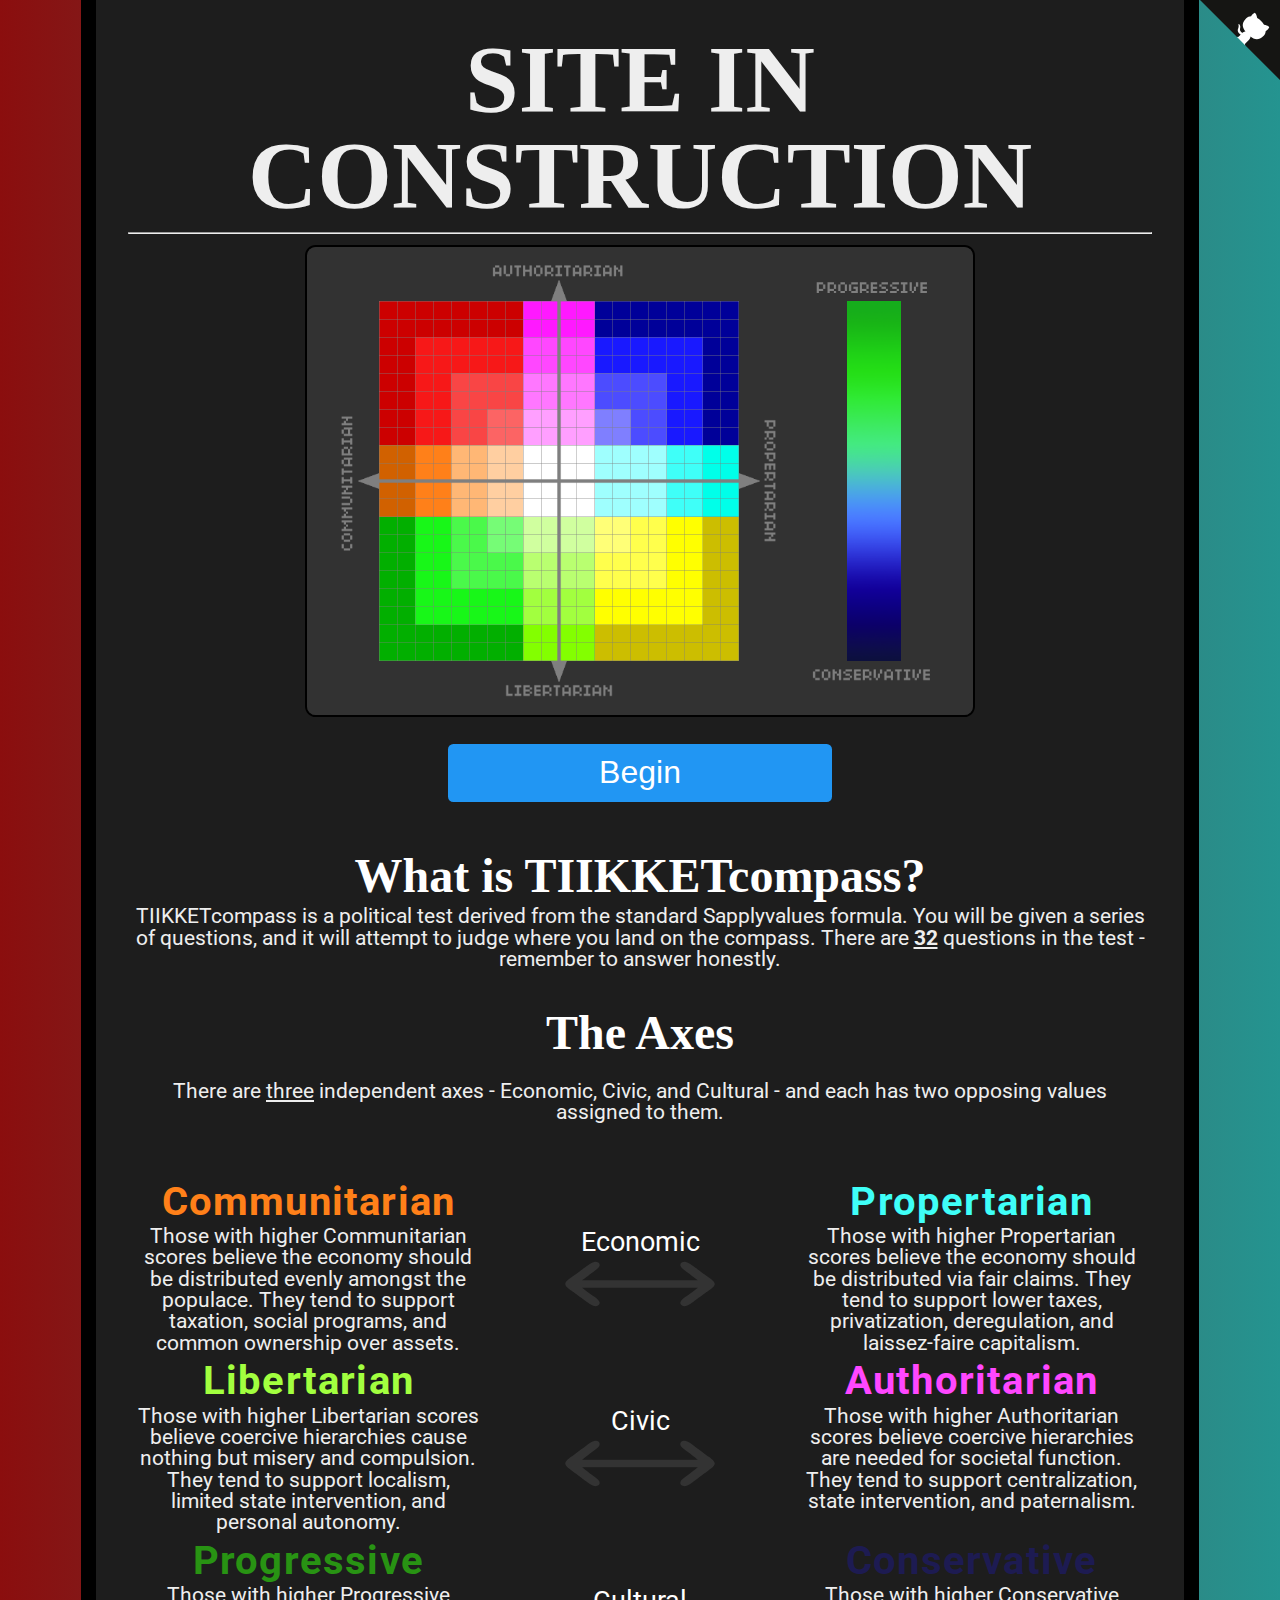
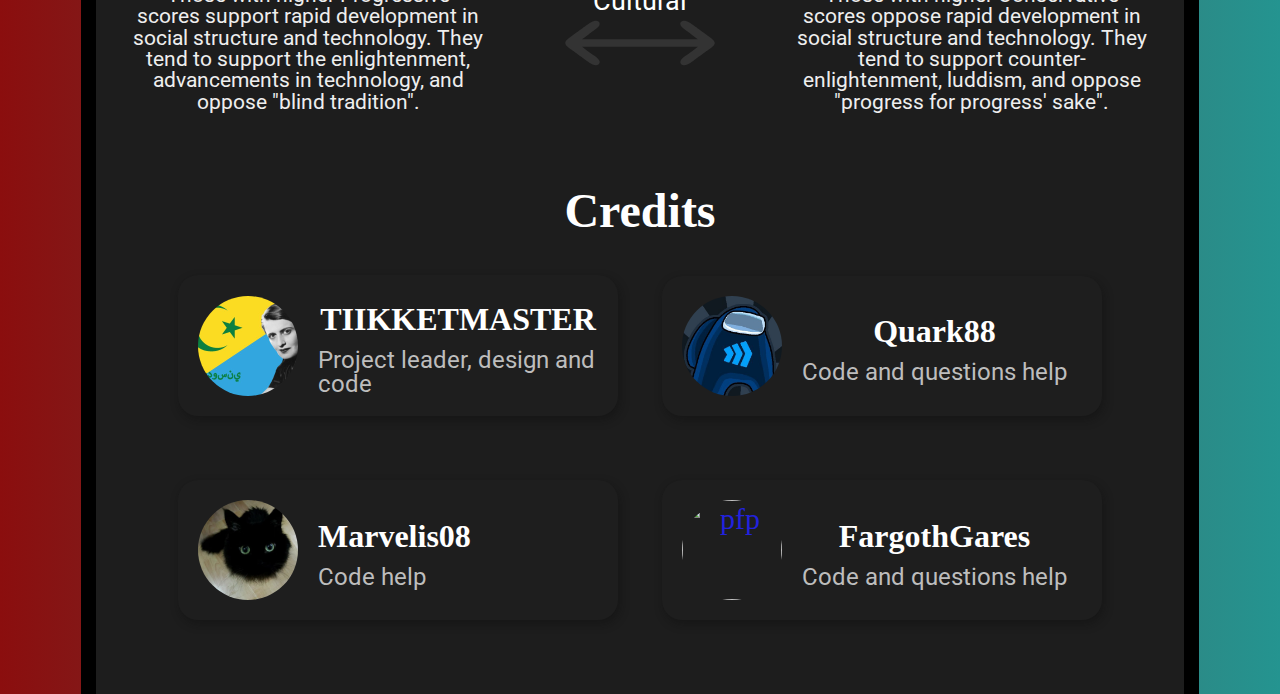
==== index.html @ 6c3e8e63 "uploading work" ====
<head>
    <!-- Global site tag (gtag.js) - Google Analytics -->
    <script async src="https://www.googletagmanager.com/gtag/js?id=UA-99715444-7"></script>
    <script>
        window.dataLayer = window.dataLayer || [];
        function gtag() { dataLayer.push(arguments); }
        gtag('js', new Date());

        gtag('config', 'UA-99715444-7');
    </script>

    <link href="https://fonts.googleapis.com/css?family=Montserrat:300,400,700|Roboto:400,700" rel="stylesheet">
    <link href='style.css' rel='stylesheet' type='text/css'>
    <title>TIIKKETcompass</title>
    <link rel="icon" type="x-icon" href="assets/icon.png">
    <link rel="shortcut icon" type="x-icon" href="assets/icon.png">
    <meta charset="utf-8">
	<meta name="viewport" content="width=device-width, initial-scale=1.0">
</head>

<body>
    <a href="https://github.com/TIIKKETMASTER/TIIKKETcompass.github.io" class="github-corner" aria-label="View source on Github"><svg width="80" height="80" viewBox="0 0 250 250" style="fill:#151513; color:#fff; position: absolute; top: 0; border: 0; right: 0;" aria-hidden="true"><path d="M0,0 L115,115 L130,115 L142,142 L250,250 L250,0 Z"></path><path d="M128.3,109.0 C113.8,99.7 119.0,89.6 119.0,89.6 C122.0,82.7 120.5,78.6 120.5,78.6 C119.2,72.0 123.4,76.3 123.4,76.3 C127.3,80.9 125.5,87.3 125.5,87.3 C122.9,97.6 130.6,101.9 134.4,103.2" fill="currentColor" style="transform-origin: 130px 106px;" class="octo-arm"></path><path d="M115.0,115.0 C114.9,115.1 118.7,116.5 119.8,115.4 L133.7,101.6 C136.9,99.2 139.9,98.4 142.2,98.6 C133.8,88.0 127.5,74.4 143.8,58.0 C148.5,53.4 154.0,51.2 159.7,51.0 C160.3,49.4 163.2,43.6 171.4,40.1 C171.4,40.1 176.1,42.5 178.8,56.2 C183.1,58.6 187.2,61.8 190.9,65.4 C194.5,69.0 197.7,73.2 200.1,77.6 C213.8,80.2 216.3,84.9 216.3,84.9 C212.7,93.1 206.9,96.0 205.4,96.6 C205.1,102.4 203.0,107.8 198.3,112.5 C181.9,128.9 168.3,122.5 157.7,114.1 C157.9,116.9 156.7,120.9 152.7,124.9 L141.0,136.5 C139.8,137.7 141.6,141.9 141.8,141.8 Z" fill="currentColor" class="octo-body"></path></svg></a><style>.github-corner:hover .octo-arm{animation:octocat-wave 560ms ease-in-out}@keyframes octocat-wave{0%,100%{transform:rotate(0)}20%,60%{transform:rotate(-25deg)}40%,80%{transform:rotate(10deg)}}@media (max-width:500px){.github-corner:hover .octo-arm{animation:none}.github-corner .octo-arm{animation:octocat-wave 560ms ease-in-out}}</style>
	<h1 class="title">SITE IN CONSTRUCTION</h1> <!-- this is need change afterwarad -->
    <svg id="svgHeader" style="width: 100%;" viewBox="0 0 112 19">
		<text x="50%" y="15" class="svgHeader">TIIKKETcompass</text>
	</svg>
    <hr>

    <img src="" id="banner"><br>
        <center><button class="largebutton" onclick="location.href='instructions.html';">Begin</button></center><br><br>
    <center>
    <h2>What is TIIKKETcompass?</h2>
        <p>TIIKKETcompass is a political test derived from the standard Sapplyvalues formula. You will be given a series of questions, and it will
            attempt to judge where you land on the compass. There are <b><u><span id="numOfQuestions"></span></u></b> questions in the test - remember to answer honestly.</p><br>
    <h2>The Axes</h2><br>
    <p>There are <u>three</u> independent axes - Economic, Civic, and Cultural - and each has two opposing values assigned to them.</p><br><br>
    <div class="frontbg">
        <div class="spacer">
            <div class="explanation_blurb_left">
                <p class="value"><b style="color:#ff8019;">Communitarian</b></p>
                <p class="blurb-text">
                    Those with higher Communitarian scores believe the economy should be distributed evenly amongst the populace. They tend to support taxation, social programs, and common ownership over assets.
                </p>
            </div>
            <div class="explanation_axis">
                <p class="axis_name">Economic</p>
                <img class="arrow" src="assets/double_arrow.svg" width="150" height="150"></img>
            </div>
            <div class="explanation_blurb_right">
                <p class="value"><b style="color:#3ffff8;">Propertarian</b></p>
                <p class="blurb-text">
                    Those with higher Propertarian scores believe the economy should be distributed via fair claims. They tend to support lower taxes, privatization, deregulation, and laissez-faire capitalism.
                </p>
            </div>
        </div>
        <div class="spacer">
            <div class="explanation_blurb_left">
                <p class="value"><b style="color:#a2ff3f;">Libertarian</b></p>
                <p class="blurb-text">
                    Those with higher Libertarian scores believe coercive hierarchies cause nothing but misery and compulsion. They tend to support localism, limited state intervention, and personal autonomy.
                </p>
            </div>
            <div class="explanation_axis">
                <p class="axis_name">Civic</p>
                <img class="arrow" src="assets/double_arrow.svg" width="150" height="150"></img>
            </div>
            <div class="explanation_blurb_right">
                <p class="value"><b style="color:#ff47ff;">Authoritarian</b></p>
                <p class="blurb-text">
                    Those with higher Authoritarian scores believe coercive hierarchies are needed for societal function. They tend to support centralization, state intervention, and paternalism.
                </p>
            </div>
        </div>
        <div class="spacer">
            <div class="explanation_blurb_left">
                <p class="value"><b style="color:#289313;">Progressive</b></p>
                <p class="blurb-text">
                    Those with higher Progressive scores support rapid development in social structure and technology. They tend to support the enlightenment, advancements in technology, and oppose "blind tradition".
                </p>
            </div>
            <div class="explanation_axis">
                <p class="axis_name">Cultural</p>
                <img class="arrow" src="assets/double_arrow.svg" width="150" height="150"></img>
            </div>
            <div class="explanation_blurb_right">
                <p class="value"><b style="color:#1d1b52;">Conservative</b></p>
                <p class="blurb-text">
                    Those with higher Conservative scores oppose rapid development in social structure and technology. They tend to support counter-enlightenment, luddism, and oppose "progress for progress' sake".
                </p>
            </div>
        </div>
        
        <br/>
    </div>
        <br><br>
    <h2>Credits</h2><br>


    <div class="flex-container">
        <div><a href="./results.html?right=8.22&auth=-4.99&prog=-1.13" style="text-decoration:none">
            <div class="buttoncredit">
                <img src="assets/tiikketpfp.png" alt="pfp" class="profile">
                <div class="subtext">
                    <h2>TIIKKETMASTER</h2>
                    <p>Project leader, design and code</p>
                </div>
            </div>
            </a></div>
        <div><a href="results.html?right=7.50&auth=3.32&prog=8.30" style="text-decoration:none">
            <div class="buttoncredit">
                <img src="assets/quarkpfp.png" alt="pfp" class="profile">
                <div class="subtext">
                    <h2>Quark88</h2>
                    <p>Code and questions help</p>
                </div>
            </div>
            </a></div>
      </div>
      <div class="flex-container">
        <div><a href="results.html?right=7.50&auth=3.32&prog=8.30" style="text-decoration:none">
            <div class="buttoncredit">
                <img src="assets/maripfp.png" alt="pfp" class="profile">
                <div class="subtext">
                    <h2>Marvelis08</h2>
                    <p>Code help</p>
                </div>
            </div>
            </a></div>
        <div><a href="results.html?right=7.50&auth=3.32&prog=8.30" style="text-decoration:none">
            <div class="buttoncredit">
                <img src="assets/Fargpfp.png" alt="pfp" class="profile">
                <div class="subtext">
                    <h2>FargothGares</h2>
                    <p>Code and questions help</p>
                </div>
            </div>
            </a></div>
      </div>
</center>
    <script type="application/javascript" src="questions.js"></script>
    <script type="text/javascript">
        document.getElementById("numOfQuestions").innerHTML = questions.length;

        window.onload = function() {
            var background = new Image();
            background.onload = function() {
                var c = document.createElement("canvas");
                c.width = 1850;
                c.height = 1300;
                var ctx = c.getContext("2d");
                ctx.fillStyle = "#EEEEEE"
                ctx.fillRect(0, 0, 1850, 1300);
                ctx.drawImage(background, 0, 0);

                document.getElementById("banner").src = c.toDataURL();
            }
            background.src = "./assets/compass.png";
        }
    </script>
</body>
---- style.css ----
html {
    background: linear-gradient(to right, #8b0e0e, #249490); /* gradient, red on the left and cyan on the right */
    padding: 0px;
}
body {
    width: 80%;
    min-height: calc(100vh - 4em);
    margin: 0 auto;
    padding: 2em;
    background-color: #1d1d1d;
    border-color: #000000;
    border-left-style: solid;
    border-right-style: solid;
    border-width: 15px;
}
p {
    color: #eeeeee;
    font-family: 'Roboto', sans-serif;
    font-size: 16pt;
    line-height: 1;
    margin: 4pt;
}
a{
    color: #2222DD;
}
a:hover{
    color: #22DDDD;
}
p.value-description {
    text-indent: -16pt;
    margin-left: 20pt;
}
p.question {
    margin: 16pt auto;
    color: #eeeeee;
    font: 'Palatino';
    font-weight: normal;
    width: 70%;
    min-width: 500pt;
    min-height: 144pt;
    background-color: #0e0e0e;
    padding: 16pt;
    border: 4px solid #000000;
    border-radius: 16pt;
    border-color: #000000;
    font-size: 36pt;
    display: flex;
    justify-content: center;
    align-items: center;
    text-align: center;

}
h1 {
    color: #eeeeee;
    font: 'Palatino';
    font-size: 72pt;
    text-align: center;
    line-height: 72pt;
    margin-top: 0pt;
    margin-bottom: 0pt;
}
#svgHeader {
	display: none;
}
h2 {
    color: #ffffff;
    font: 'Palatino';
    font-size: 36pt;
    line-height: 36pt;
    margin-top: 12pt;
    margin-bottom: 0pt;
}
h3 {
    color: #ffffff;
    font: 'Palatino';
    font-size: 28pt;
    line-height: 28pt;
    margin-top: 12pt;
    margin-bottom: 0pt;
}
li {
    font-size: 16pt;
    text-indent: 16pt;
}
a {
    font-family: inherit;
}

.selection {
    background-color: #4caf50;
    font: 'Palatino';
    border: none;
    border-radius: 8pt;
    color: white;
    padding: 8pt;
    width: 50%;
    min-width: 500pt;
    text-align: center;
    text-decoration: none;
    display: block;
    font-size: 24pt;
    margin: -2px auto;
    cursor: pointer;
}

.num_input {
    background-color: #2196f3;
    font: 'Palatino';
    border: none;
    border-radius: 8pt;
    color: white;
    padding: 8pt;
    width: 50%;
    min-width: 500pt;
    text-align: center;
    text-decoration: none;
    display: block;
    font-size: 24pt;
    margin: -2px auto;
    cursor: pointer;
}

.text_input {
    background-color: #2196f3;
    font: 'Palatino';
    border: none;
    border-radius: 8pt;
    color: white;
    padding: 8pt;
    width: 50%;
    min-width: 500pt;
    text-align: center;
    text-decoration: none;
    display: block;
    font-size: 24pt;
    margin: -2px auto;
    cursor: pointer;
}

img.center {
    display: block;
    margin: 1em auto;
    width: 50%;
    min-width: 500pt;
}
.button {
    background-color: #2196f3;
    font: 'Palatino';
    border: none;
    border-radius: 4pt;
    color: white;
    padding: 8pt;
    width: 10%;
    height:55pt;
    min-width: 70;
    text-align: center;
    text-decoration: none;
    display: inline;
    font-size: 20pt;
    margin: -2px auto;
    transition: transform 0.5s ease, background-color 0.5s ease, box-shadow 0.5s ease;
    cursor: pointer;
}
.button:hover {
    transform: scale(1.02);
    box-shadow: 2px 3px 6px rgba(0, 0, 0, 0.6);
}
.largebutton {
    background-color: #2196f3;
    font: 'Palatino';
    border: none;
    border-radius: 4pt;
    color: #ffffff;
    padding: 8pt;
    width: 30vmax;
    min-width: 70;
    text-align: center;
    text-decoration: none;
    display: inline;
    font-size: 24pt;
    margin: -2px auto;
    transition: transform 0.3s ease, background-color 0.3s ease, box-shadow 0.3s ease;
    cursor: pointer;
}
.largebutton:hover {
    transform: scale(1.05);
    box-shadow: 5px 6px 15px rgba(0, 0, 0, 0.6);
}
.largebuttonlink {
    display:inline-block;
    background-color:#333333;
    font: 'Palatino';
    border: 8px solid #000000;
    border-radius: 28pt;
    color: #eeeeee;
    padding: 8pt;
    width: 30vmax;
    min-width: 70;
    height: 192px;
    text-align: right;
    text-decoration: none;
    display: inline;
    font-size: 24pt;
    margin: -2px auto;
    cursor: pointer;
    box-shadow: 0 8px 16px 0 #111111, 0 16px 32px 0 #111111;
}
.green_button {
    background-color: #4caf50;
}
.small_button, .small_button_off {
    background-color: #333;
    font: 'Palatino';
    border: none;
    border-radius: 8pt;
    color: white;
    padding: 8pt;
    width: 10%;
    min-width: 70pt;
    text-align: center;
    text-decoration: none;
    display: block;
    font-size: 18pt;
    margin: -2px auto;
    cursor: pointer;
    transition: transform 0.3s ease, background-color 0.3s ease, box-shadow 0.3s ease;
}
.small_button_off {
    background-color: #ddd;
    color: #888;
    border: 2px solid #888;
    cursor: not-allowed;
    margin: -4px auto;
    transition: transform 0.5s ease, background-color 0.5s ease, box-shadow 0.5s ease;
}


.small_button:hover, .small_button_off:hover {
transform: scale(1.03);
box-shadow: 2px 3px 7px rgba(10, 10, 10, 0.6);
}

.button:disabled {
    background-color: #ddd;
    font: 'Palatino';
    border: 2px solid #888;
    border-radius: 8pt;
    color: #888;
    padding: 8pt;
    width: 50%;
    min-width: 500pt;
    text-align: center;
    text-decoration: none;
    display: block;
    font-size: 24pt;
    margin: -2px auto;
    cursor: not-allowed;
    transition: transform 0.3s ease, background-color 0.3s ease, box-shadow 0.3s ease;
}
div.text-wrapper {
    font: 'Palatino';
    font-size: 36pt;
    line-height: 36pt;
    color: #222222;
    display: block;
}
span.weight-300 {
    font-weight: 300;
}
#banner {
    border-color: #000000;
    border-style: solid;
    border-width: 2px;
    border-radius: 8pt;
    display: block;
    margin: 8pt;
    margin-left: auto;
    margin-right: auto;
    max-width: 50%;
	min-width: 500pt;
}
div.paraleft{
    vertical-align: top;
    width: 30%;
    margin-left: 1%;
    margin-right: 1%;
}
div.pararight{
    vertical-align: top;
    width: 30%;
    margin-left: 1%;
    margin-right: 1%;
}
.frontbg {
    background-color: #1d1d1d;
    border-radius: 0px;
    margin-top: 15px;
}
.spacer {
    display: flex;
}
p.blurb-text {
    text-align: center;
    max-width: 600px;
}
p.value {
    margin-top: 22px;
    margin-bottom: 22px;
    text-indent: -16pt;
    margin-left: 20pt;
    font-size: 30pt;
    line-height: 2.11666656px;
    letter-spacing: 0.03em;
    font: 'Palatino';
}
div.explanation_axis {
    width: 50%;
    vertical-align: top;
}
.arrow {
    width: 50%;
    height: auto;
}
p.axis_name {
    margin-top: 50px;
    width:200px;
    color: #ffffff;
    font-size: 20pt;
    font: 'Palatino';
}
div.credleft{
    vertical-align: top;
    width: 40%;
}
div.credright{
    vertical-align: top;
    width: 40%;
}
/*                                            credits                                  */
.flex-container {
    display: flex;
    flex-wrap: wrap;
    justify-content: center;
    align-items: baseline;
  }
.flex-container > div {
    margin: 2px;
    padding: 20px;
    font-size: 30px;
  }
.container {
    text-align: center; /* thank you Mari */
    width: 400px;
}
.buttoncredit {
    display: flex;
    width: 400px;
    text-decoration: none;
    color: inherit;
    align-items: center;
    background-color: #1e1e1e;
    border-radius: 20px;
    margin-bottom: 20px;
    padding: 20px;
    box-shadow: 2px 4px 10px rgba(12, 12, 12, 0.4); 
    transition: transform 0.5s ease, background-color 0.5s ease, box-shadow 0.5s ease;
    cursor: pointer;
}

.buttoncredit:hover {
    transform: scale(1.05);
    background-color: #2a2a2a;
    box-shadow: 5px 6px 15px rgba(0, 0, 0, 0.6);
}

.profile {
    width: 100px;
    height: 100px;
    border-radius: 50%;
    margin-right: 20px;
    object-fit: cover;
}

.subtext {
    text-align: left;
}

.subtext h2 {
    text-align: center;
    margin: 0;
    font-size: 24pt;
}

.subtext p {
    margin: 5px 0 0;
    font-size: 18pt;
    color: #bdbdbd;
}

.tooltip {
    position: relative;
    display: inline-block;
    border-bottom: 1px dotted black;
  }
  
  .tooltip .tooltiptext {
    visibility: hidden;
    width: 120px;
    bottom: 100%;
    left: 50%;
    margin-left: -60px;
    background-color: black;
    color: #fff;
    text-align: center;
    border-radius: 6px;
    padding: 5px 0;
    position: absolute;
    z-index: 1;
  }
  
  .tooltip:hover .tooltiptext {
    visibility: visible;
  }

@media screen and (orientation:portrait) {
	body {
		width: auto !important;
		border-width: 0px !important;  
	}
	
	.title {
		display: none;
	}
	
    #svgHeader {
		display: block !important;
    }

	.svgHeader {
		color: #222222;
        font: 'Palatino';
		text-align: center;
		margin-top: 0pt;
		margin-bottom: 0pt;
		font-weight: bold;
        text-anchor: middle;
	}
	
	#banner {
		min-width: 0px;
		max-width: 100%;
		border-width: 1px;
	}
	
	.button, .button:disabled, .text_input, .num_input, .selection {
		min-width: 0px;
		max-width: 100%;
		width: 100%;
		font-size: 1.5em;
	}
	
	h2 {
		font-size: 1.5em;
		line-height: initial
	}

    p.question {
        min-height: 224px !important;
        min-width: 0px;
		max-width: 100%;
        border-radius: 10px;
        border-color: #000000;
		width: auto;
		font-size: 1.75em;
    }
}
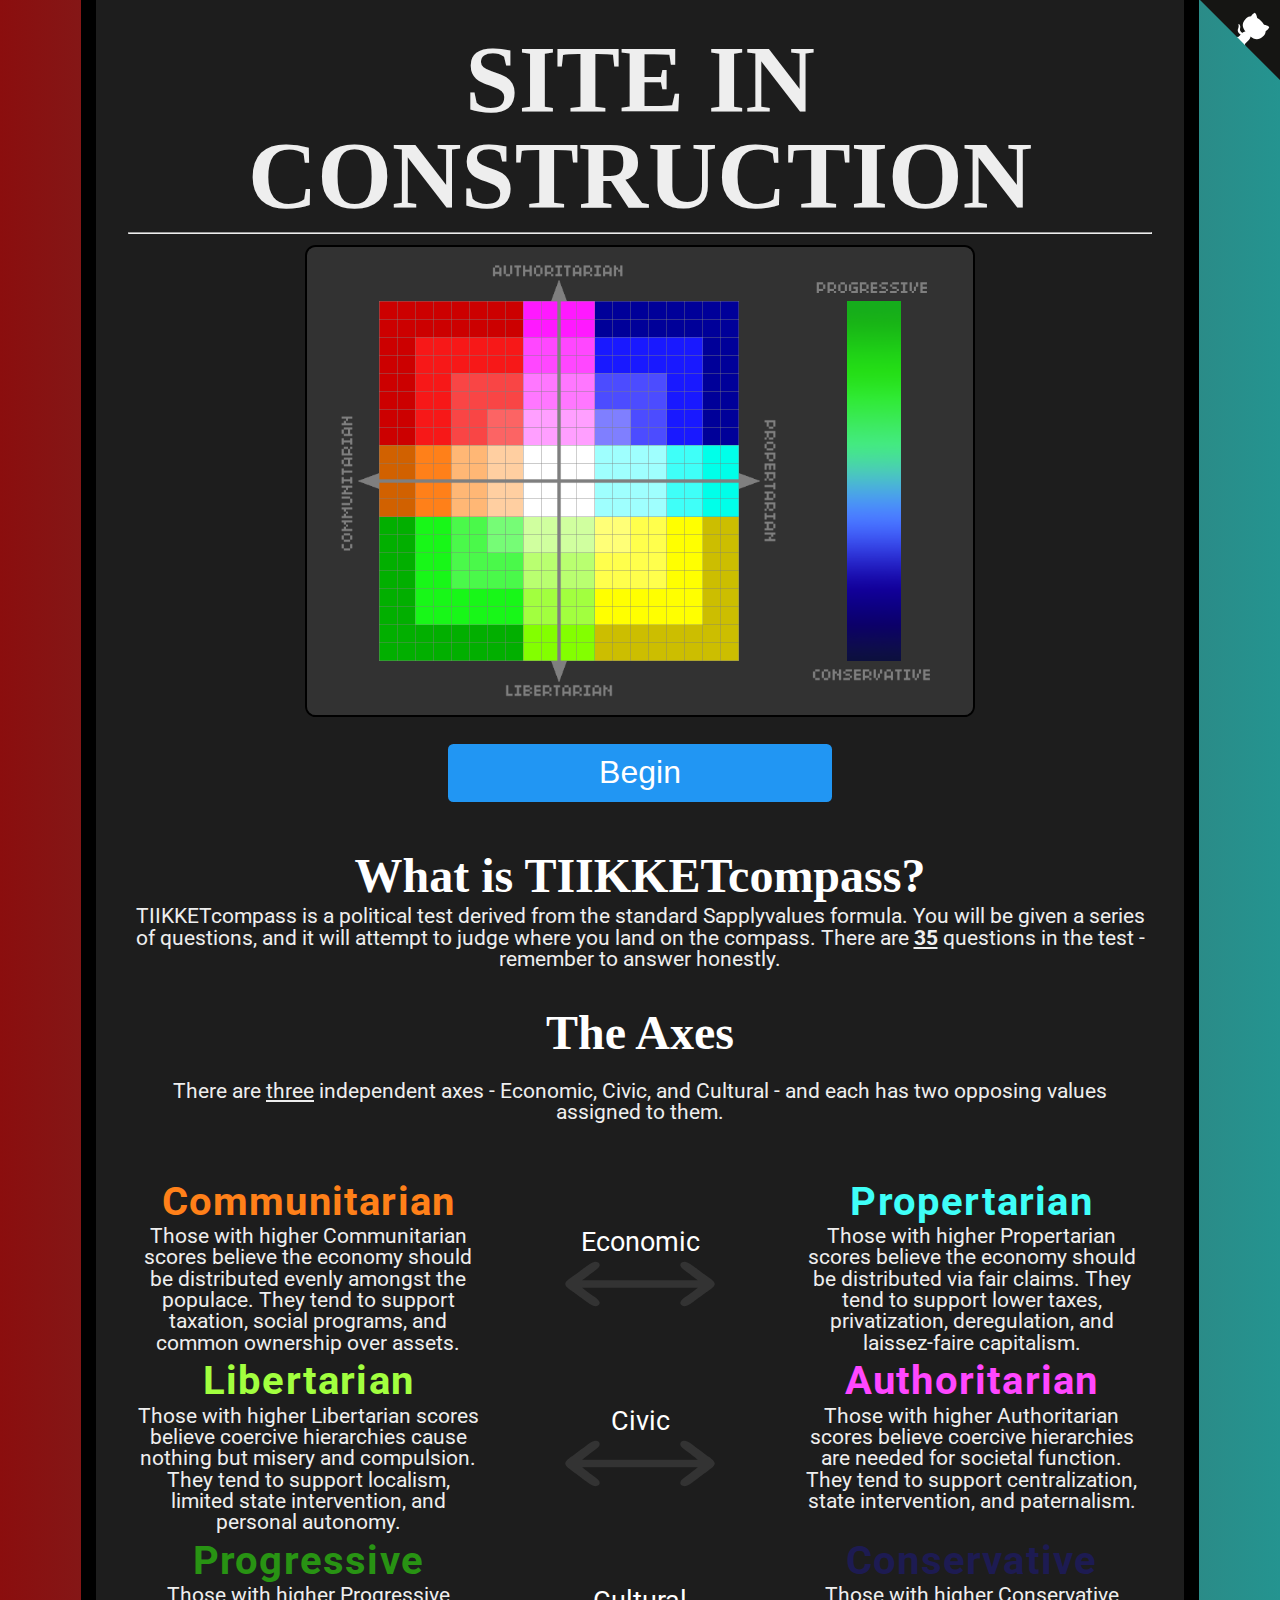
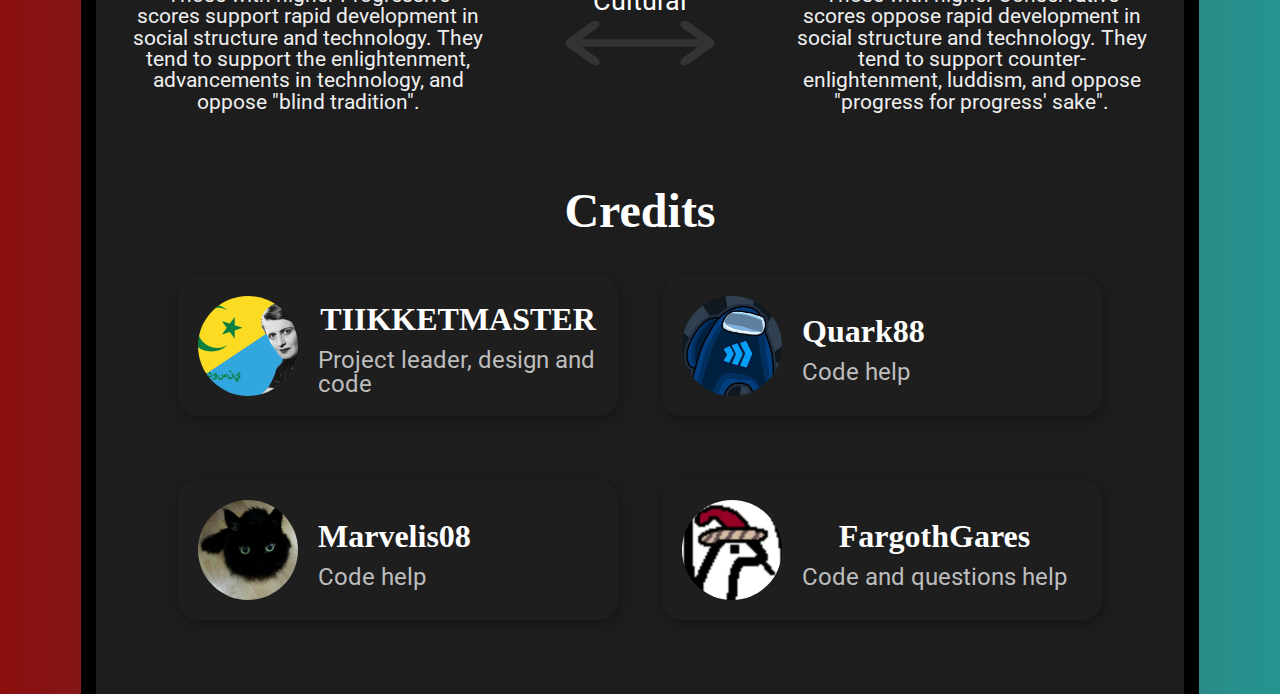
==== commit 06efab72: "uploading work" ====
--- a/index.html
+++ b/index.html
@@ -111,7 +111,7 @@
                 <img src="assets/quarkpfp.png" alt="pfp" class="profile">
                 <div class="subtext">
                     <h2>Quark88</h2>
-                    <p>Code and questions help</p>
+                    <p>Code help</p>
                 </div>
             </div>
             </a></div>
@@ -128,7 +128,7 @@
             </a></div>
         <div><a href="results.html?right=7.50&auth=3.32&prog=8.30" style="text-decoration:none">
             <div class="buttoncredit">
-                <img src="assets/Fargpfp.png" alt="pfp" class="profile">
+                <img src="assets/fargpfp.png" alt="pfp" class="profile">
                 <div class="subtext">
                     <h2>FargothGares</h2>
                     <p>Code and questions help</p>
--- a/style.css
+++ b/style.css
@@ -33,7 +33,7 @@
 p.question {
     margin: 16pt auto;
     color: #eeeeee;
-    font: 'Palatino';
+    font: 'Palentino';
     font-weight: normal;
     width: 70%;
     min-width: 500pt;
@@ -52,7 +52,7 @@
 }
 h1 {
     color: #eeeeee;
-    font: 'Palatino';
+    font: 'Palentino';
     font-size: 72pt;
     text-align: center;
     line-height: 72pt;
@@ -64,7 +64,7 @@
 }
 h2 {
     color: #ffffff;
-    font: 'Palatino';
+    font: 'Palentino';
     font-size: 36pt;
     line-height: 36pt;
     margin-top: 12pt;
@@ -72,7 +72,7 @@
 }
 h3 {
     color: #ffffff;
-    font: 'Palatino';
+    font: 'Palentino';
     font-size: 28pt;
     line-height: 28pt;
     margin-top: 12pt;
@@ -88,7 +88,7 @@
 
 .selection {
     background-color: #4caf50;
-    font: 'Palatino';
+    font: 'Palentino';
     border: none;
     border-radius: 8pt;
     color: white;
@@ -105,7 +105,7 @@
 
 .num_input {
     background-color: #2196f3;
-    font: 'Palatino';
+    font: 'Palentino';
     border: none;
     border-radius: 8pt;
     color: white;
@@ -122,7 +122,7 @@
 
 .text_input {
     background-color: #2196f3;
-    font: 'Palatino';
+    font: 'Palentino';
     border: none;
     border-radius: 8pt;
     color: white;
@@ -145,7 +145,7 @@
 }
 .button {
     background-color: #2196f3;
-    font: 'Palatino';
+    font: 'Palentino';
     border: none;
     border-radius: 4pt;
     color: white;
@@ -167,7 +167,7 @@
 }
 .largebutton {
     background-color: #2196f3;
-    font: 'Palatino';
+    font: 'Palentino';
     border: none;
     border-radius: 4pt;
     color: #ffffff;
@@ -189,7 +189,7 @@
 .largebuttonlink {
     display:inline-block;
     background-color:#333333;
-    font: 'Palatino';
+    font: 'Palentino';
     border: 8px solid #000000;
     border-radius: 28pt;
     color: #eeeeee;
@@ -210,7 +210,7 @@
 }
 .small_button, .small_button_off {
     background-color: #333;
-    font: 'Palatino';
+    font: 'Palentino';
     border: none;
     border-radius: 8pt;
     color: white;
@@ -242,7 +242,7 @@
 
 .button:disabled {
     background-color: #ddd;
-    font: 'Palatino';
+    font: 'Palentino';
     border: 2px solid #888;
     border-radius: 8pt;
     color: #888;
@@ -258,7 +258,7 @@
     transition: transform 0.3s ease, background-color 0.3s ease, box-shadow 0.3s ease;
 }
 div.text-wrapper {
-    font: 'Palatino';
+    font: 'Palentino';
     font-size: 36pt;
     line-height: 36pt;
     color: #222222;
@@ -311,7 +311,7 @@
     font-size: 30pt;
     line-height: 2.11666656px;
     letter-spacing: 0.03em;
-    font: 'Palatino';
+    font: 'Palentino';
 }
 div.explanation_axis {
     width: 50%;
@@ -326,7 +326,7 @@
     width:200px;
     color: #ffffff;
     font-size: 20pt;
-    font: 'Palatino';
+    font: 'Palentino';
 }
 div.credleft{
     vertical-align: top;
@@ -383,10 +383,12 @@
 
 .subtext {
     text-align: left;
+    font: 'Palentino';
 }
 
 .subtext h2 {
     text-align: center;
+    font: 'Palentino';
     margin: 0;
     font-size: 24pt;
 }
@@ -394,6 +396,7 @@
 .subtext p {
     margin: 5px 0 0;
     font-size: 18pt;
+    font: 'Palentino';
     color: #bdbdbd;
 }
 
@@ -438,7 +441,7 @@
 
 	.svgHeader {
 		color: #222222;
-        font: 'Palatino';
+        font: 'Palentino';
 		text-align: center;
 		margin-top: 0pt;
 		margin-bottom: 0pt;
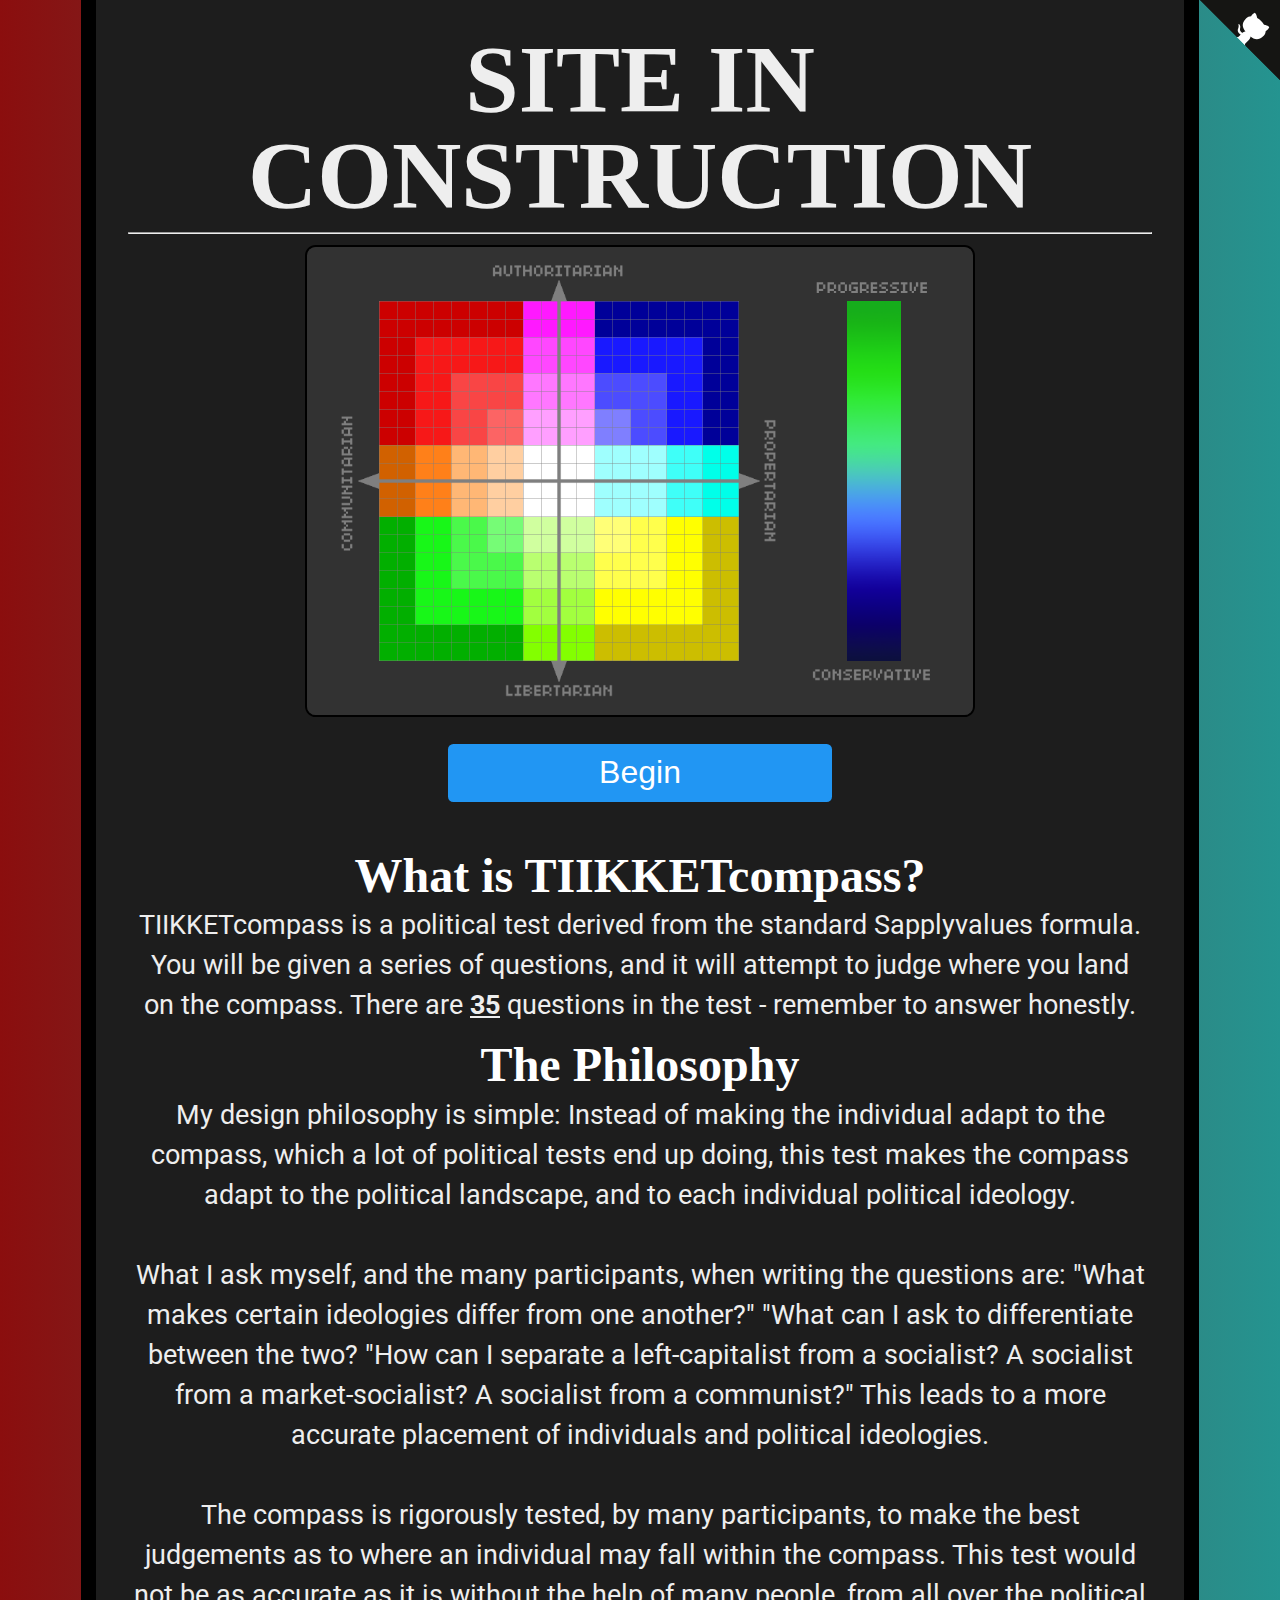
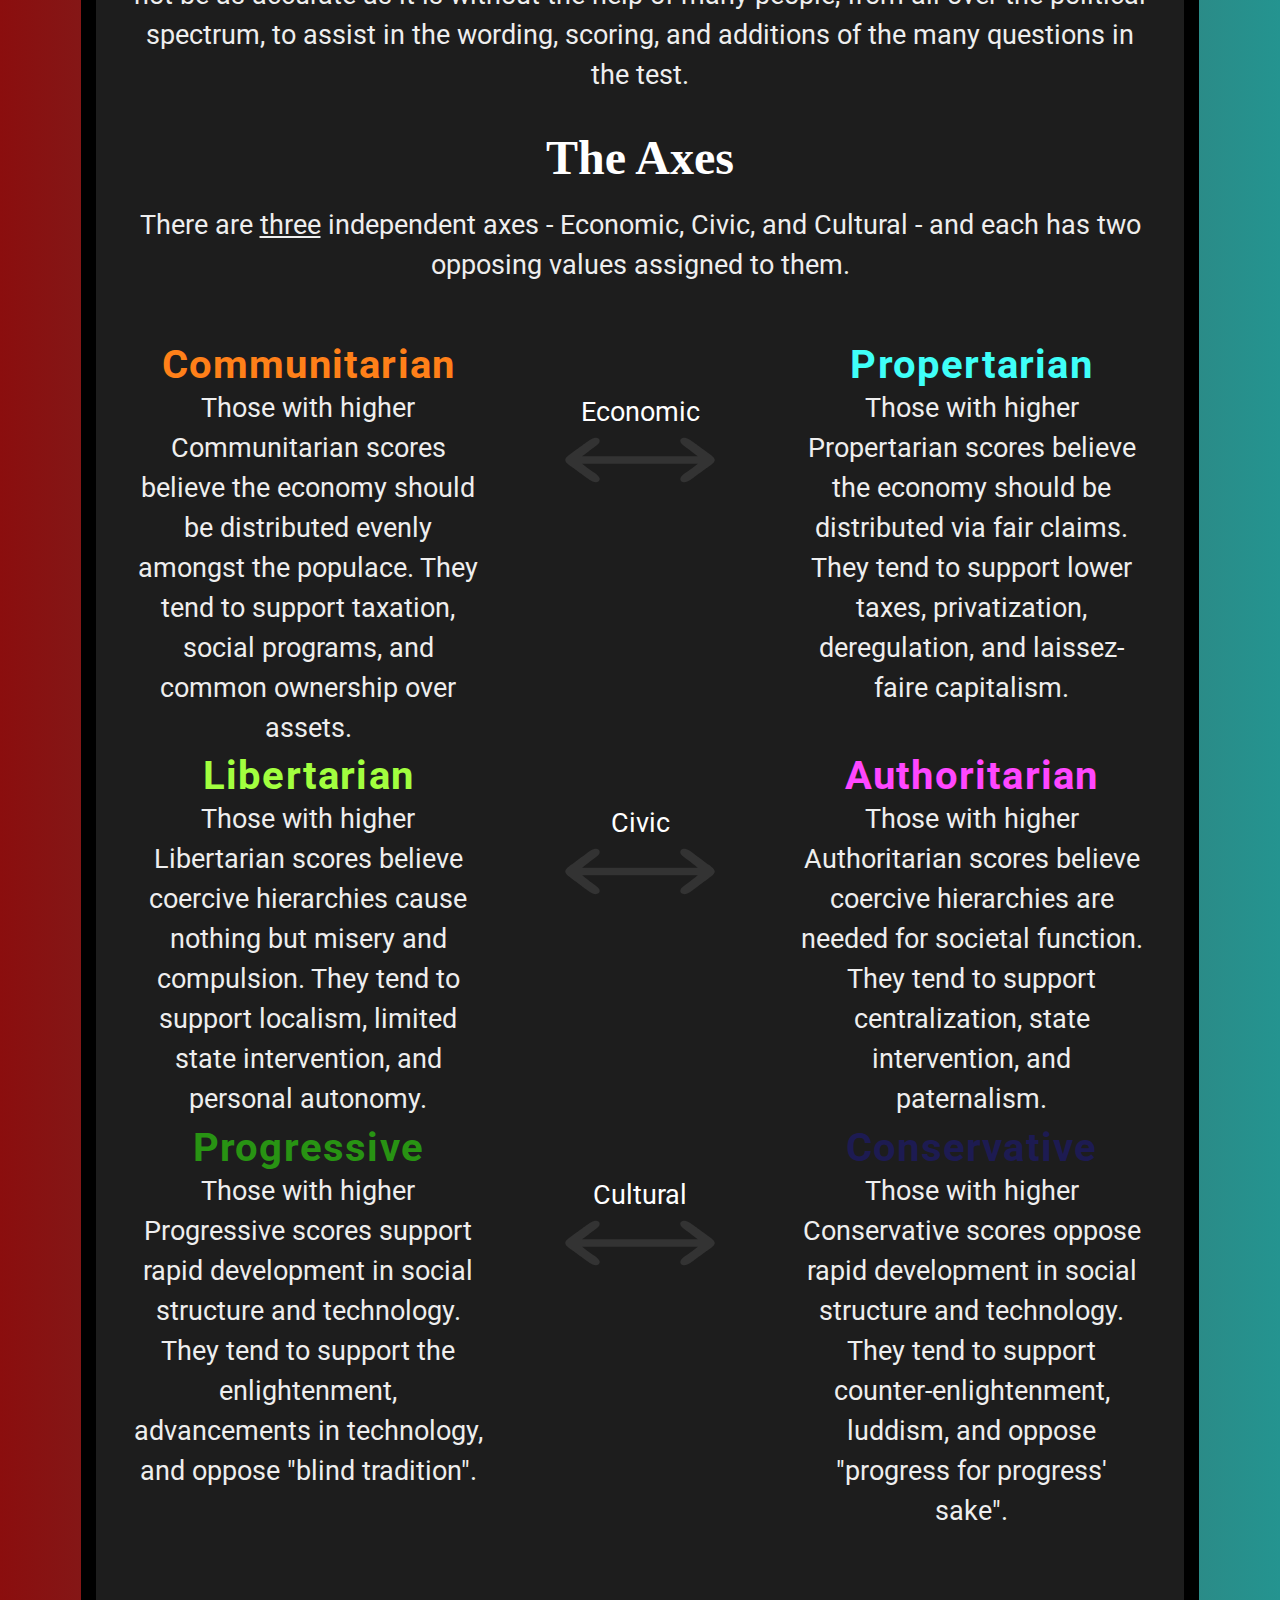
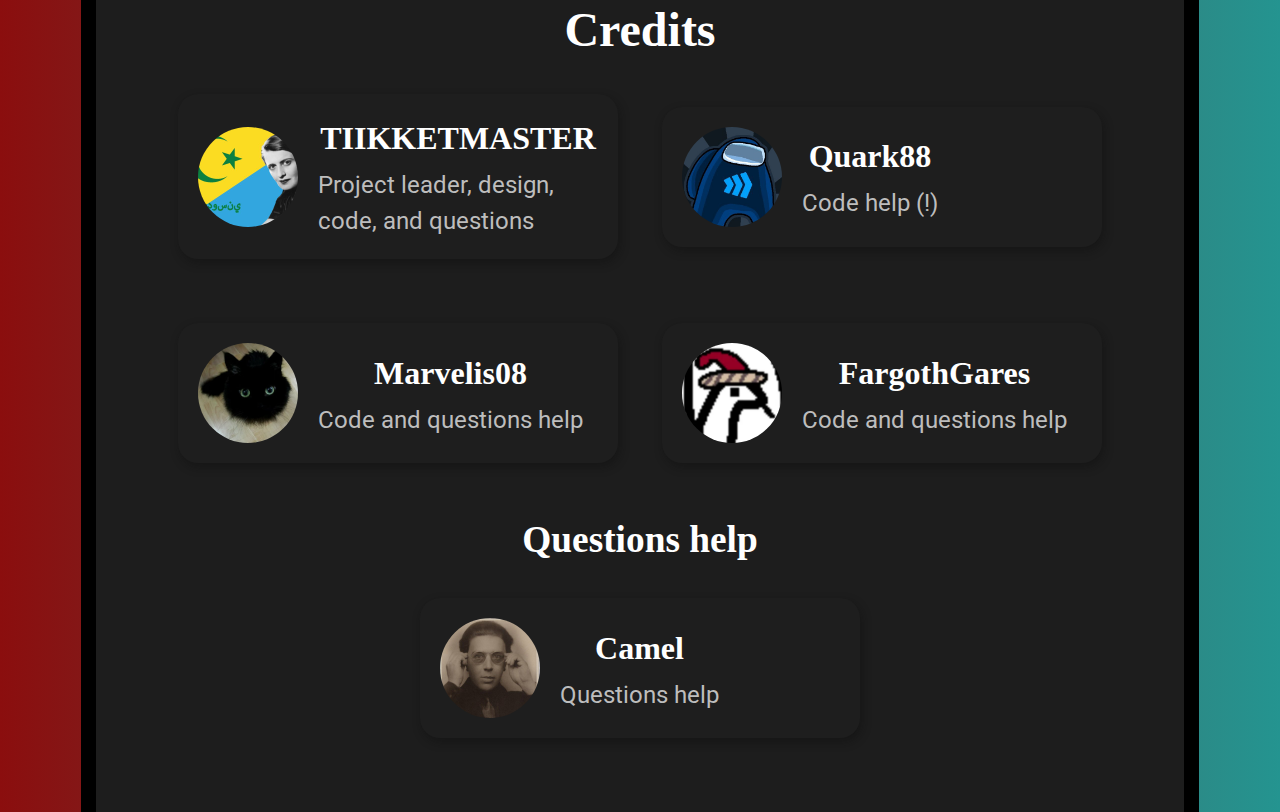
==== commit f7a5369e: "uploading work" ====
--- a/index.html
+++ b/index.html
@@ -20,7 +20,17 @@
 
 <body>
     <a href="https://github.com/TIIKKETMASTER/TIIKKETcompass.github.io" class="github-corner" aria-label="View source on Github"><svg width="80" height="80" viewBox="0 0 250 250" style="fill:#151513; color:#fff; position: absolute; top: 0; border: 0; right: 0;" aria-hidden="true"><path d="M0,0 L115,115 L130,115 L142,142 L250,250 L250,0 Z"></path><path d="M128.3,109.0 C113.8,99.7 119.0,89.6 119.0,89.6 C122.0,82.7 120.5,78.6 120.5,78.6 C119.2,72.0 123.4,76.3 123.4,76.3 C127.3,80.9 125.5,87.3 125.5,87.3 C122.9,97.6 130.6,101.9 134.4,103.2" fill="currentColor" style="transform-origin: 130px 106px;" class="octo-arm"></path><path d="M115.0,115.0 C114.9,115.1 118.7,116.5 119.8,115.4 L133.7,101.6 C136.9,99.2 139.9,98.4 142.2,98.6 C133.8,88.0 127.5,74.4 143.8,58.0 C148.5,53.4 154.0,51.2 159.7,51.0 C160.3,49.4 163.2,43.6 171.4,40.1 C171.4,40.1 176.1,42.5 178.8,56.2 C183.1,58.6 187.2,61.8 190.9,65.4 C194.5,69.0 197.7,73.2 200.1,77.6 C213.8,80.2 216.3,84.9 216.3,84.9 C212.7,93.1 206.9,96.0 205.4,96.6 C205.1,102.4 203.0,107.8 198.3,112.5 C181.9,128.9 168.3,122.5 157.7,114.1 C157.9,116.9 156.7,120.9 152.7,124.9 L141.0,136.5 C139.8,137.7 141.6,141.9 141.8,141.8 Z" fill="currentColor" class="octo-body"></path></svg></a><style>.github-corner:hover .octo-arm{animation:octocat-wave 560ms ease-in-out}@keyframes octocat-wave{0%,100%{transform:rotate(0)}20%,60%{transform:rotate(-25deg)}40%,80%{transform:rotate(10deg)}}@media (max-width:500px){.github-corner:hover .octo-arm{animation:none}.github-corner .octo-arm{animation:octocat-wave 560ms ease-in-out}}</style>
-	<h1 class="title">SITE IN CONSTRUCTION</h1> <!-- this is need change afterwarad -->
+	
+    <a href="https://github.com/TIIKKETMASTER/TIIKKETcompass.github.io" class="github-corner" aria-label="View source on Github">
+        <svg width="80" height="80" viewBox="0 0 250 250" style="fill:#151513; color:#fff; position: absolute; top: 0; right: 0; border: 0;" aria-hidden="true">
+          <!-- Replace this path with your desired image or SVG -->
+          <path d="M0,0 L115,115 L130,115 L142,142 L250,250 L250,0 Z"></path>
+          <path d="M128.3,109.0 C113.8,99.7 119.0,89.6 119.0,89.6 C122.0,82.7 120.5,78.6 120.5,78.6 C119.2,72.0 123.4,76.3 123.4,76.3 C127.3,80.9 125.5,87.3 125.5,87.3 C122.9,97.6 130.6,101.9 134.4,103.2" fill="currentColor"></path>
+          <path d="M115.0,115.0 C114.9,115.1 118.7,116.5 119.8,115.4 L133.7,101.6 C136.9,99.2 139.9,98.4 142.2,98.6 C133.8,88.0 127.5,74.4 143.8,58.0 C148.5,53.4 154.0,51.2 159.7,51.0 C160.3,49.4 163.2,43.6 171.4,40.1 C171.4,40.1 176.1,42.5 178.8,56.2 C183.1,58.6 187.2,61.8 190.9,65.4 C194.5,69.0 197.7,73.2 200.1,77.6 C213.8,80.2 216.3,84.9 216.3,84.9 C212.7,93.1 206.9,96.0 205.4,96.6 C205.1,102.4 203.0,107.8 198.3,112.5 C181.9,128.9 168.3,122.5 157.7,114.1 C157.9,116.9 156.7,120.9 152.7,124.9 L141.0,136.5 C139.8,137.7 141.6,141.9 141.8,141.8 Z" fill="currentColor"></path>
+        </svg>
+      </a>
+    
+    <h1 class="title">SITE IN CONSTRUCTION</h1> <!-- this is need change afterwarad -->
     <svg id="svgHeader" style="width: 100%;" viewBox="0 0 112 19">
 		<text x="50%" y="15" class="svgHeader">TIIKKETcompass</text>
 	</svg>
@@ -31,8 +41,19 @@
     <center>
     <h2>What is TIIKKETcompass?</h2>
         <p>TIIKKETcompass is a political test derived from the standard Sapplyvalues formula. You will be given a series of questions, and it will
-            attempt to judge where you land on the compass. There are <b><u><span id="numOfQuestions"></span></u></b> questions in the test - remember to answer honestly.</p><br>
-    <h2>The Axes</h2><br>
+            attempt to judge where you land on the compass. There are <b><u><span id="numOfQuestions"></span></u></b> questions in the test - remember to answer honestly.</p>
+    <h2>The Philosophy</h2>
+                <p>My design philosophy is simple: Instead of making the individual adapt to the compass, which a lot of political tests end up doing, this test makes
+                the compass adapt to the political landscape, and to each individual political ideology. <br><br>What I ask myself, and the many participants, when writing
+                the questions are: "What makes certain ideologies differ from one another?" "What can I ask to differentiate between the two? "How can I
+                separate a left-capitalist from a socialist? A socialist from a market-socialist? A socialist from a communist?" This leads to a more accurate placement
+                of individuals and political ideologies.
+                <br><br>The compass is rigorously tested, by many participants, to make the best judgements
+                as to where an individual may fall within the compass. This test would not be as accurate as it is without the help of many 
+                people, from all over the political spectrum, to assist in the wording, scoring, and additions of the many questions in the test.</p>
+    
+            <br>
+            <h2>The Axes</h2><br>
     <p>There are <u>three</u> independent axes - Economic, Civic, and Cultural - and each has two opposing values assigned to them.</p><br><br>
     <div class="frontbg">
         <div class="spacer">
@@ -102,7 +123,7 @@
                 <img src="assets/tiikketpfp.png" alt="pfp" class="profile">
                 <div class="subtext">
                     <h2>TIIKKETMASTER</h2>
-                    <p>Project leader, design and code</p>
+                    <p>Project leader, design, code, and questions</p>
                 </div>
             </div>
             </a></div>
@@ -111,7 +132,7 @@
                 <img src="assets/quarkpfp.png" alt="pfp" class="profile">
                 <div class="subtext">
                     <h2>Quark88</h2>
-                    <p>Code help</p>
+                    <p>Code help (!)</p>
                 </div>
             </div>
             </a></div>
@@ -122,7 +143,7 @@
                 <img src="assets/maripfp.png" alt="pfp" class="profile">
                 <div class="subtext">
                     <h2>Marvelis08</h2>
-                    <p>Code help</p>
+                    <p>Code and questions help</p>
                 </div>
             </div>
             </a></div>
@@ -136,6 +157,28 @@
             </div>
             </a></div>
       </div>
+      <h3>Questions help</h3><br>
+    </div>
+    <div class="flex-container">
+      <div><a href="results.html?right=-6.67&auth=-2.56&prog=3.33" style="text-decoration:none">
+          <div class="buttoncredit">
+              <img src="assets/camelpfp.png" alt="pfp" class="profile">
+              <div class="subtext">
+                  <h2>Camel</h2>
+                  <p>Questions help</p>
+              </div>
+          </div>
+          </a></div><!--
+      <div><a href="results.html?right=7.50&auth=3.32&prog=8.30" style="text-decoration:none">
+          <div class="buttoncredit">
+              <img src="assets/fargpfp.png" alt="pfp" class="profile">
+              <div class="subtext">
+                  <h2>FargothGares</h2>
+                  <p>Code and questions help</p>
+              </div>
+          </div>
+          </a></div>-->
+    </div>
 </center>
     <script type="application/javascript" src="questions.js"></script>
     <script type="text/javascript">
--- a/style.css
+++ b/style.css
@@ -16,8 +16,8 @@
 p {
     color: #eeeeee;
     font-family: 'Roboto', sans-serif;
-    font-size: 16pt;
-    line-height: 1;
+    font-size: 20pt;
+    line-height: 1.5;
     margin: 4pt;
 }
 a{
@@ -402,7 +402,7 @@
 
 .tooltip {
     position: relative;
-    display: inline-block;
+    display: inline;
     border-bottom: 1px dotted black;
   }
   
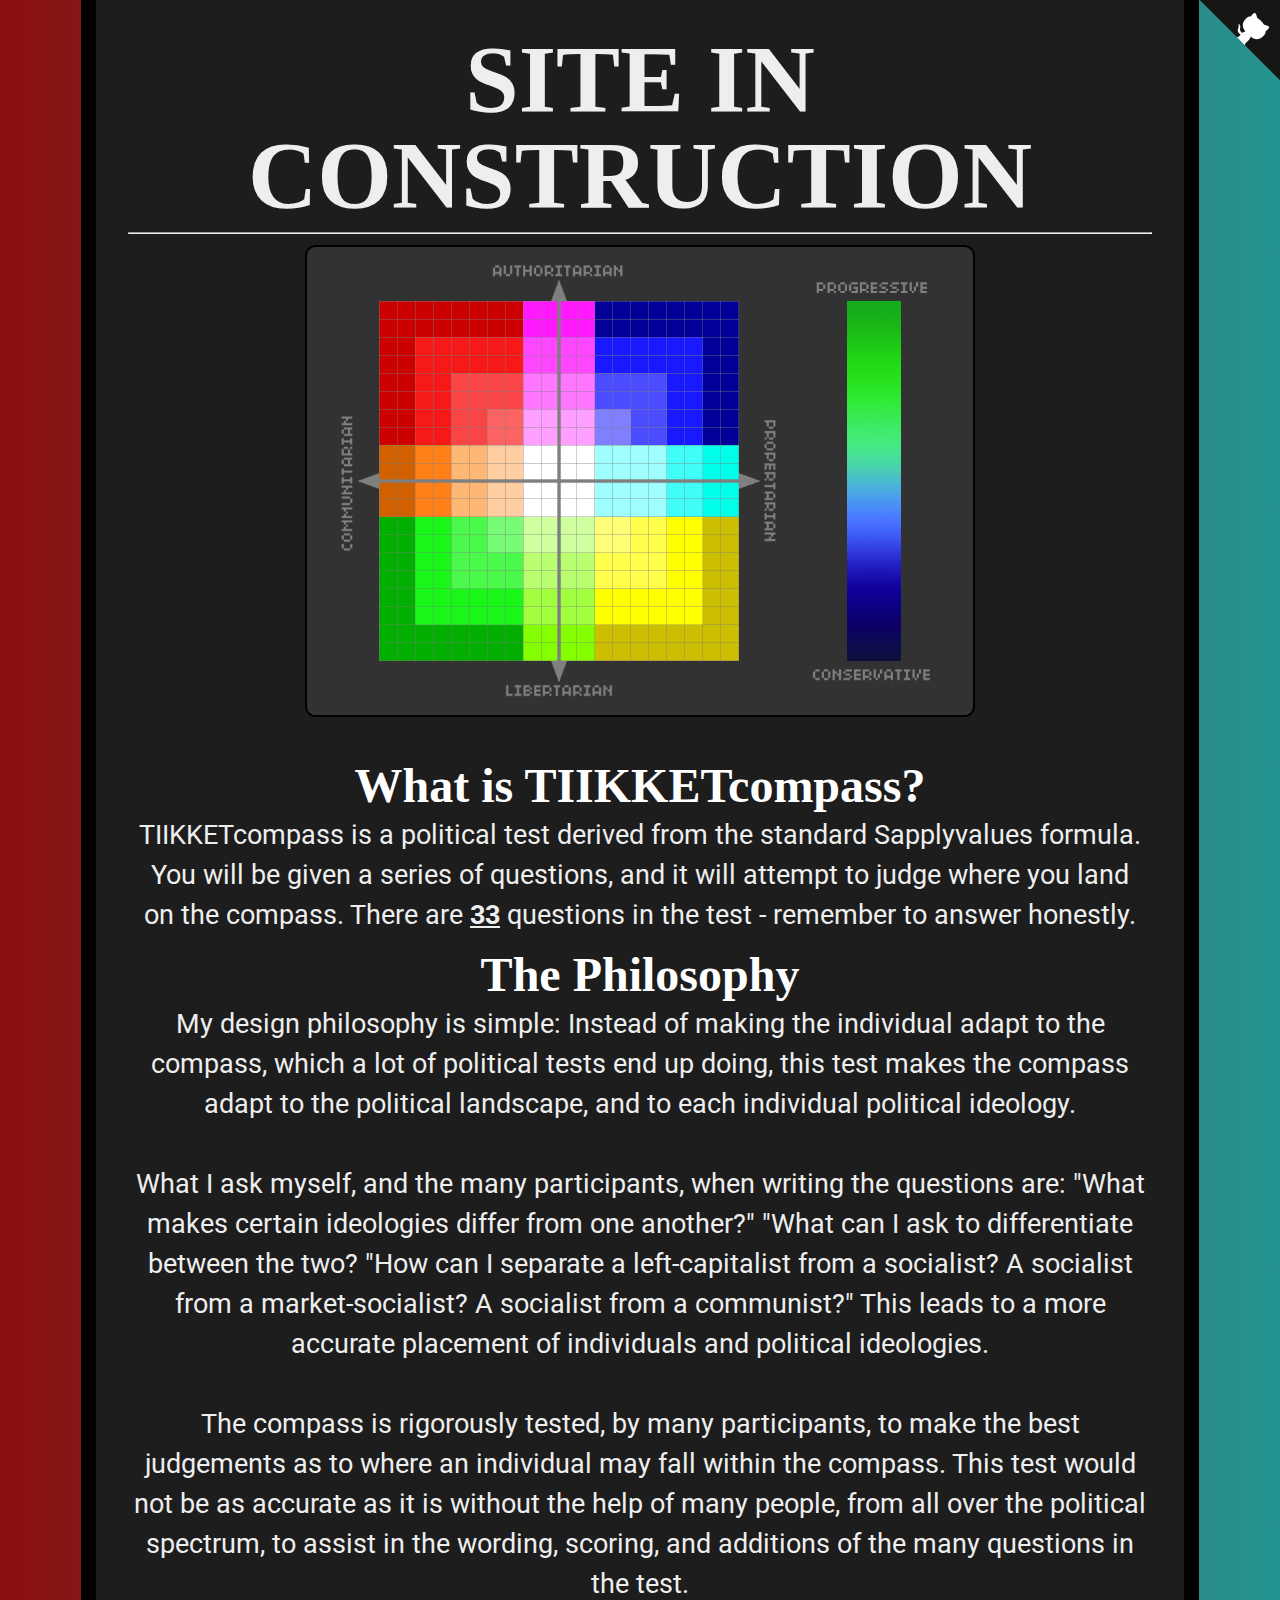
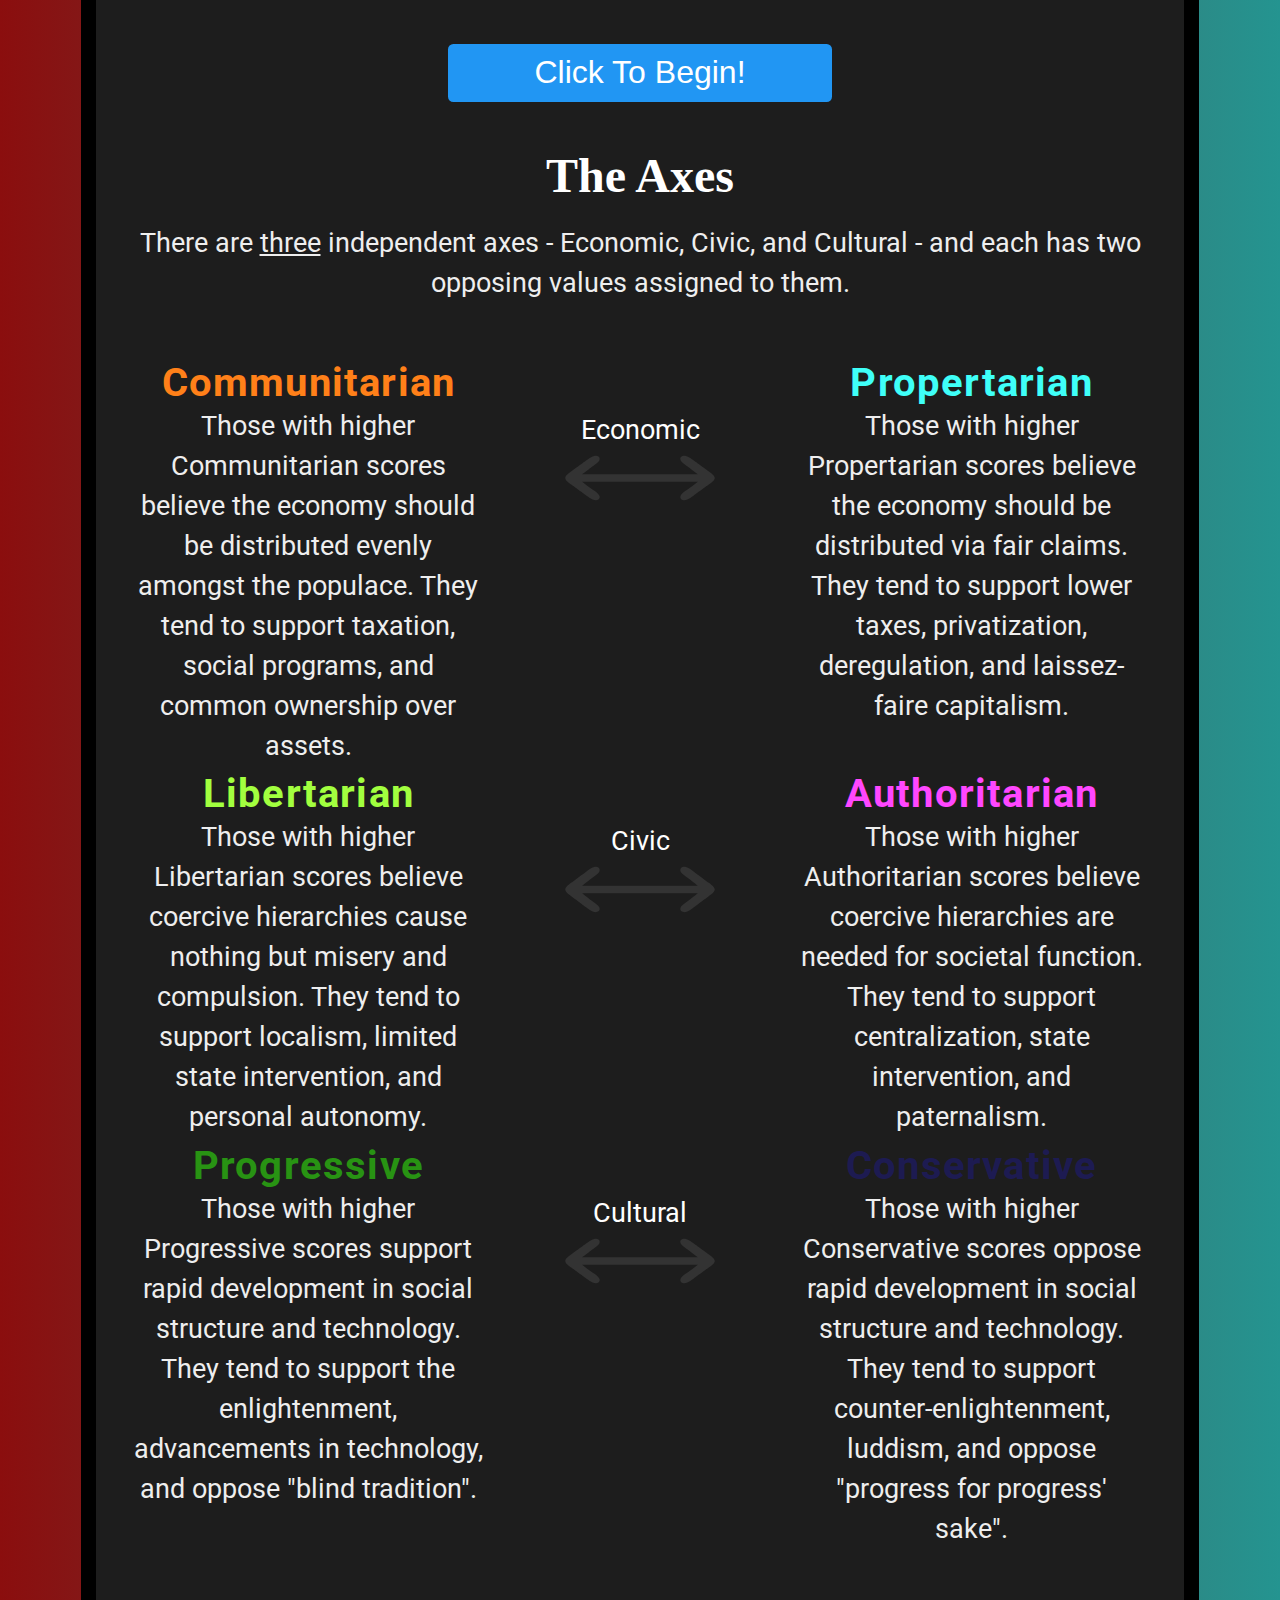
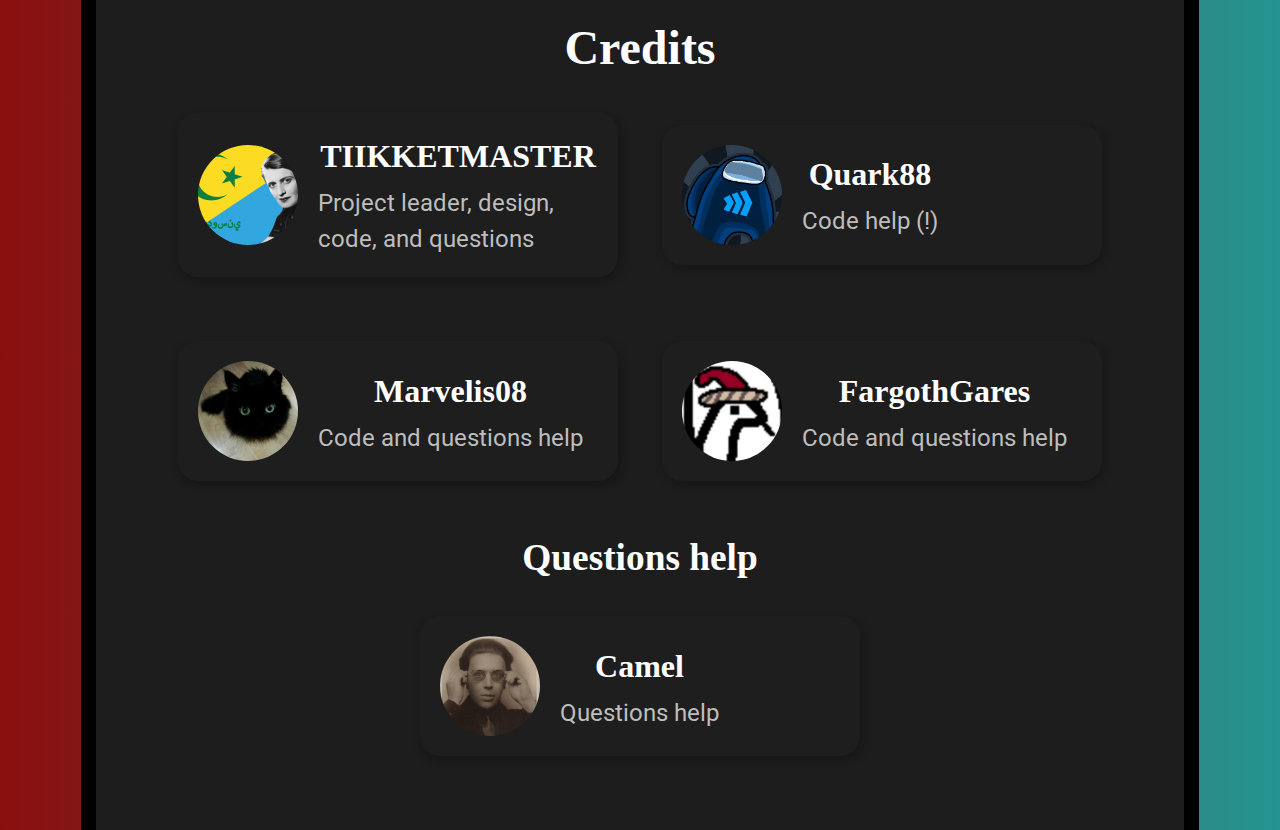
==== commit 9ec482a8: "uploading work" ====
--- a/index.html
+++ b/index.html
@@ -37,7 +37,6 @@
     <hr>
 
     <img src="" id="banner"><br>
-        <center><button class="largebutton" onclick="location.href='instructions.html';">Begin</button></center><br><br>
     <center>
     <h2>What is TIIKKETcompass?</h2>
         <p>TIIKKETcompass is a political test derived from the standard Sapplyvalues formula. You will be given a series of questions, and it will
@@ -52,7 +51,9 @@
                 as to where an individual may fall within the compass. This test would not be as accurate as it is without the help of many 
                 people, from all over the political spectrum, to assist in the wording, scoring, and additions of the many questions in the test.</p>
     
-            <br>
+    <br>
+    <br>
+    <center><button class="largebutton" onclick="location.href='instructions.html';">Click To Begin!</button></center><br><br>
             <h2>The Axes</h2><br>
     <p>There are <u>three</u> independent axes - Economic, Civic, and Cultural - and each has two opposing values assigned to them.</p><br><br>
     <div class="frontbg">
@@ -127,7 +128,7 @@
                 </div>
             </div>
             </a></div>
-        <div><a href="results.html?right=7.50&auth=3.32&prog=8.30" style="text-decoration:none">
+        <div><a href="results.html?right=0.00&auth=0.00&prog=0.00" style="text-decoration:none">
             <div class="buttoncredit">
                 <img src="assets/quarkpfp.png" alt="pfp" class="profile">
                 <div class="subtext">
@@ -138,7 +139,7 @@
             </a></div>
       </div>
       <div class="flex-container">
-        <div><a href="results.html?right=7.50&auth=3.32&prog=8.30" style="text-decoration:none">
+        <div><a href="results.html?right=0.00&auth=0.00&prog=0.00" style="text-decoration:none">
             <div class="buttoncredit">
                 <img src="assets/maripfp.png" alt="pfp" class="profile">
                 <div class="subtext">
@@ -147,7 +148,7 @@
                 </div>
             </div>
             </a></div>
-        <div><a href="results.html?right=7.50&auth=3.32&prog=8.30" style="text-decoration:none">
+        <div><a href="results.html?right=-7.25&auth=7.84&prog=-2.68" style="text-decoration:none">
             <div class="buttoncredit">
                 <img src="assets/fargpfp.png" alt="pfp" class="profile">
                 <div class="subtext">
--- a/style.css
+++ b/style.css
@@ -183,8 +183,9 @@
     cursor: pointer;
 }
 .largebutton:hover {
-    transform: scale(1.05);
-    box-shadow: 5px 6px 15px rgba(0, 0, 0, 0.6);
+    transform: scale(1.2);
+    background-color: #2c2c2c;
+    box-shadow: 8px 12px 18px rgba(0, 0, 0, 0.6);
 }
 .largebuttonlink {
     display:inline-block;
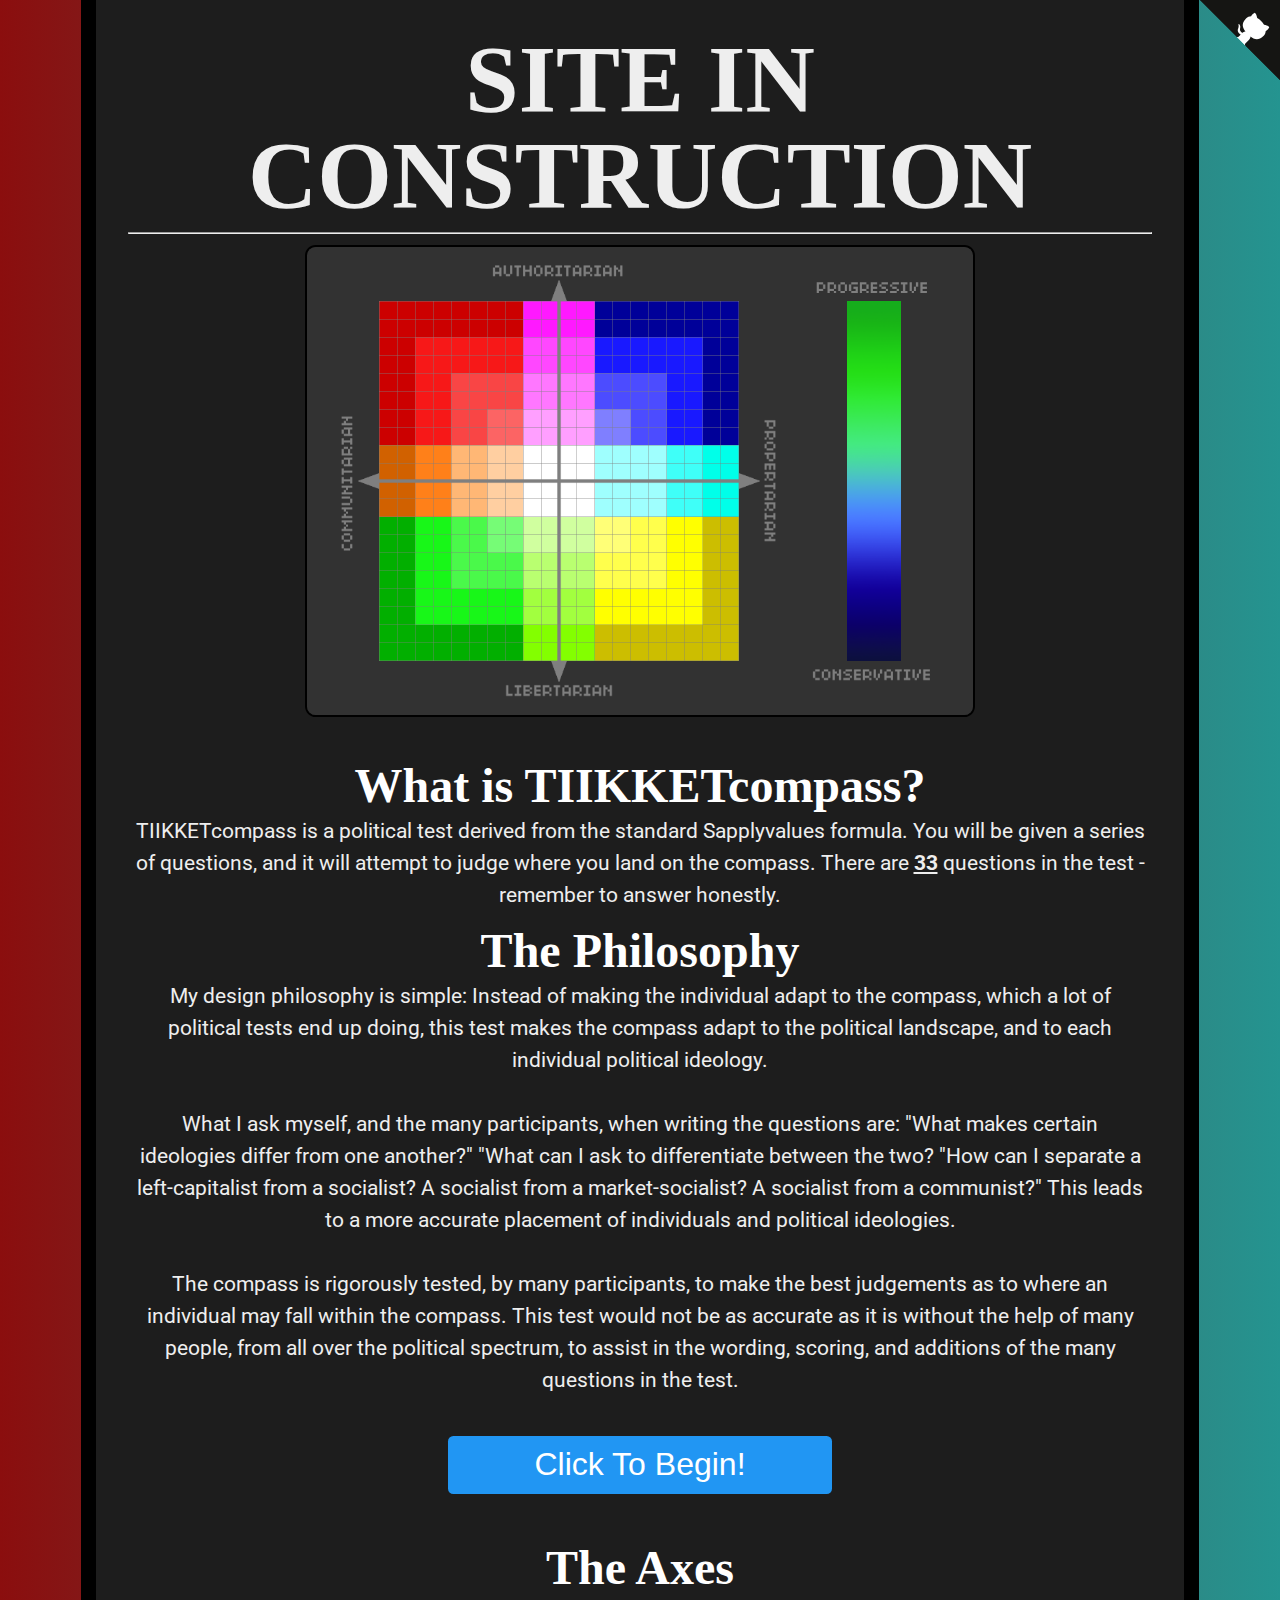
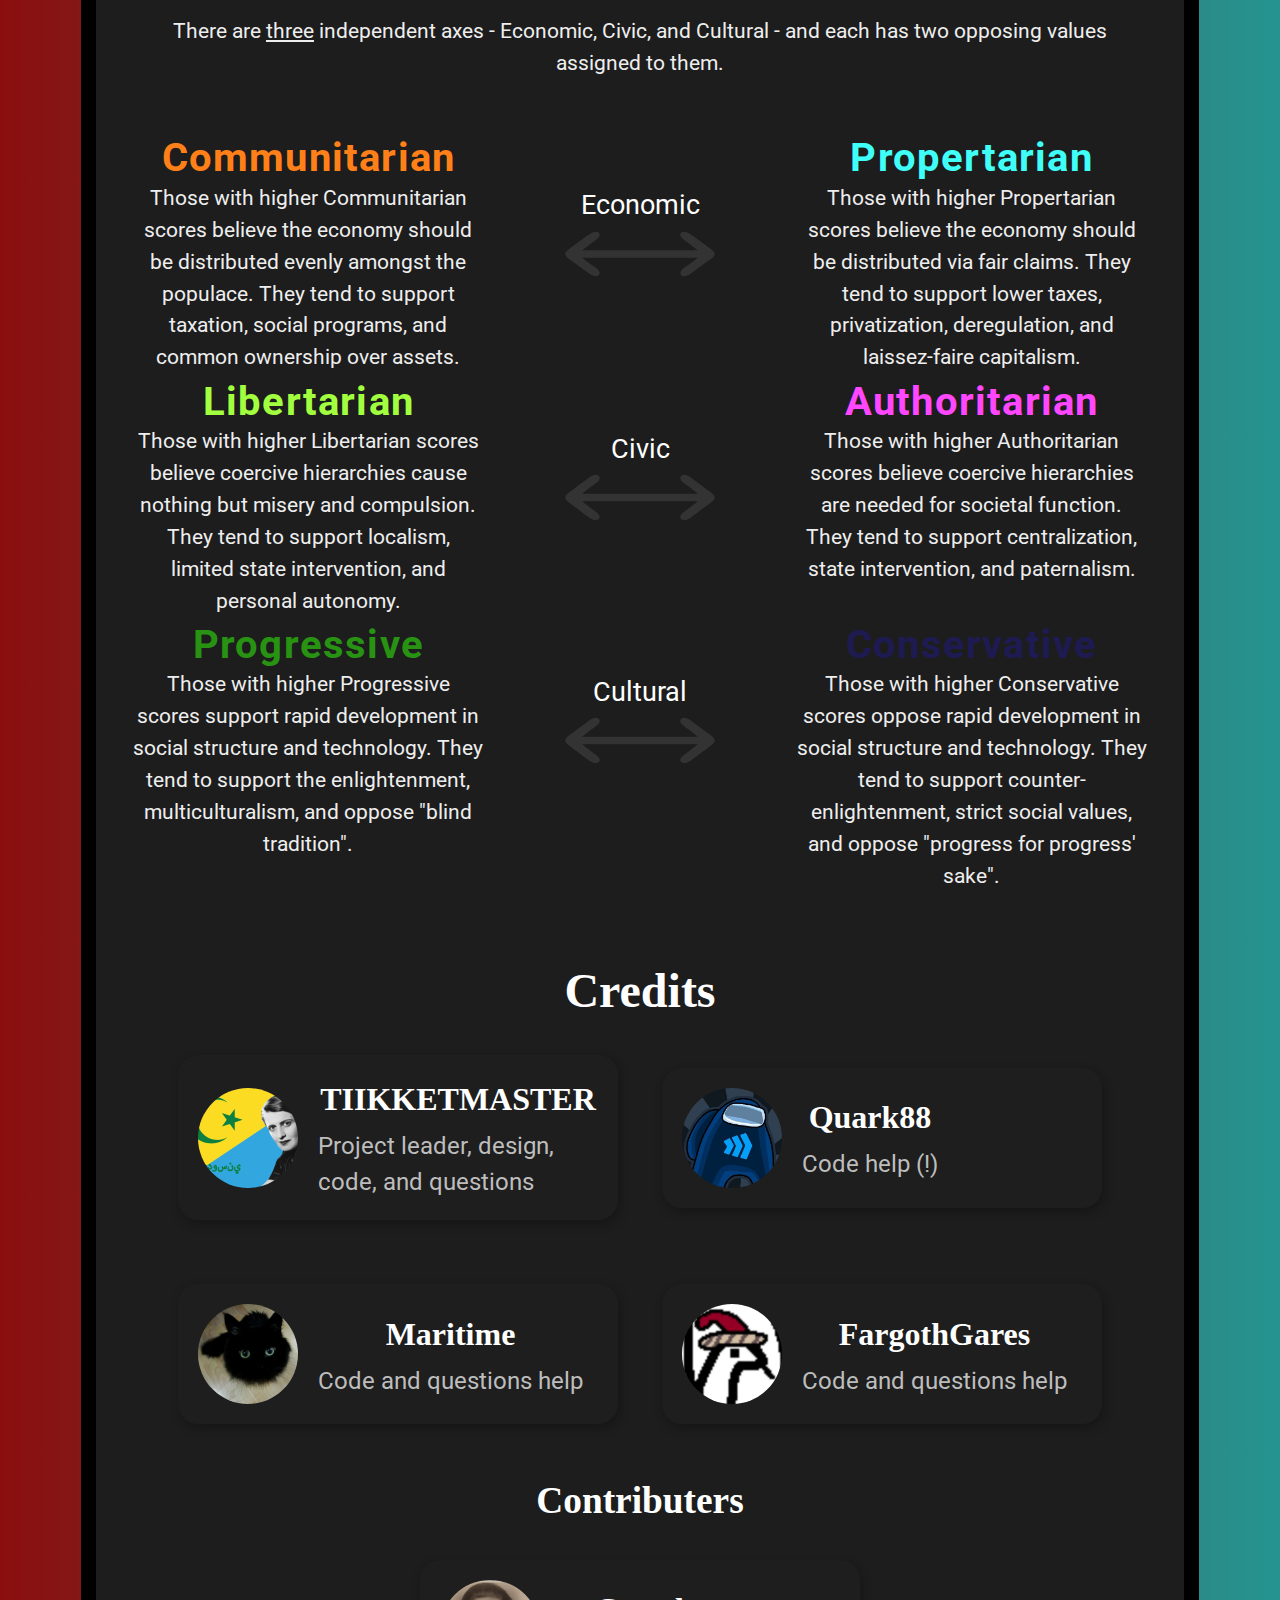
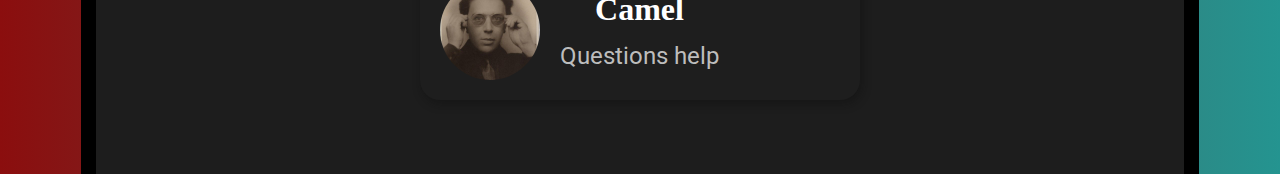
==== commit 346ba013: "uploading work" ====
--- a/index.html
+++ b/index.html
@@ -97,7 +97,7 @@
             <div class="explanation_blurb_left">
                 <p class="value"><b style="color:#289313;">Progressive</b></p>
                 <p class="blurb-text">
-                    Those with higher Progressive scores support rapid development in social structure and technology. They tend to support the enlightenment, advancements in technology, and oppose "blind tradition".
+                    Those with higher Progressive scores support rapid development in social structure and technology. They tend to support the enlightenment, multiculturalism, and oppose "blind tradition".
                 </p>
             </div>
             <div class="explanation_axis">
@@ -107,7 +107,7 @@
             <div class="explanation_blurb_right">
                 <p class="value"><b style="color:#1d1b52;">Conservative</b></p>
                 <p class="blurb-text">
-                    Those with higher Conservative scores oppose rapid development in social structure and technology. They tend to support counter-enlightenment, luddism, and oppose "progress for progress' sake".
+                    Those with higher Conservative scores oppose rapid development in social structure and technology. They tend to support counter-enlightenment, strict social values, and oppose "progress for progress' sake".
                 </p>
             </div>
         </div>
@@ -119,7 +119,7 @@
 
 
     <div class="flex-container">
-        <div><a href="./results.html?right=8.22&auth=-4.99&prog=-1.13" style="text-decoration:none">
+        <div><a href="./results.html?right=8.70&auth=-7.16&prog=-6.62" style="text-decoration:none">
             <div class="buttoncredit">
                 <img src="assets/tiikketpfp.png" alt="pfp" class="profile">
                 <div class="subtext">
@@ -128,7 +128,7 @@
                 </div>
             </div>
             </a></div>
-        <div><a href="results.html?right=0.00&auth=0.00&prog=0.00" style="text-decoration:none">
+        <div><a href="./results.html?right=0.00&auth=0.00&prog=0.00" style="text-decoration:none">
             <div class="buttoncredit">
                 <img src="assets/quarkpfp.png" alt="pfp" class="profile">
                 <div class="subtext">
@@ -139,16 +139,16 @@
             </a></div>
       </div>
       <div class="flex-container">
-        <div><a href="results.html?right=0.00&auth=0.00&prog=0.00" style="text-decoration:none">
+        <div><a href="./results.html?right=-3.3&auth=0.25&prog=7.73" style="text-decoration:none">
             <div class="buttoncredit">
                 <img src="assets/maripfp.png" alt="pfp" class="profile">
                 <div class="subtext">
-                    <h2>Marvelis08</h2>
+                    <h2>Maritime</h2>
                     <p>Code and questions help</p>
                 </div>
             </div>
             </a></div>
-        <div><a href="results.html?right=-7.25&auth=7.84&prog=-2.68" style="text-decoration:none">
+        <div><a href="./results.html?right=-7.25&auth=7.84&prog=-2.68" style="text-decoration:none">
             <div class="buttoncredit">
                 <img src="assets/fargpfp.png" alt="pfp" class="profile">
                 <div class="subtext">
@@ -158,10 +158,10 @@
             </div>
             </a></div>
       </div>
-      <h3>Questions help</h3><br>
+      <h3>Contributers</h3><br>
     </div>
     <div class="flex-container">
-      <div><a href="results.html?right=-6.67&auth=-2.56&prog=3.33" style="text-decoration:none">
+      <div><a href="./results.html?right=-6.67&auth=-2.56&prog=3.33" style="text-decoration:none">
           <div class="buttoncredit">
               <img src="assets/camelpfp.png" alt="pfp" class="profile">
               <div class="subtext">
@@ -170,7 +170,7 @@
               </div>
           </div>
           </a></div><!--
-      <div><a href="results.html?right=7.50&auth=3.32&prog=8.30" style="text-decoration:none">
+      <div><a href="./results.html?right=7.50&auth=3.32&prog=8.30" style="text-decoration:none">
           <div class="buttoncredit">
               <img src="assets/fargpfp.png" alt="pfp" class="profile">
               <div class="subtext">
--- a/style.css
+++ b/style.css
@@ -16,7 +16,7 @@
 p {
     color: #eeeeee;
     font-family: 'Roboto', sans-serif;
-    font-size: 20pt;
+    font-size: 16pt;
     line-height: 1.5;
     margin: 4pt;
 }
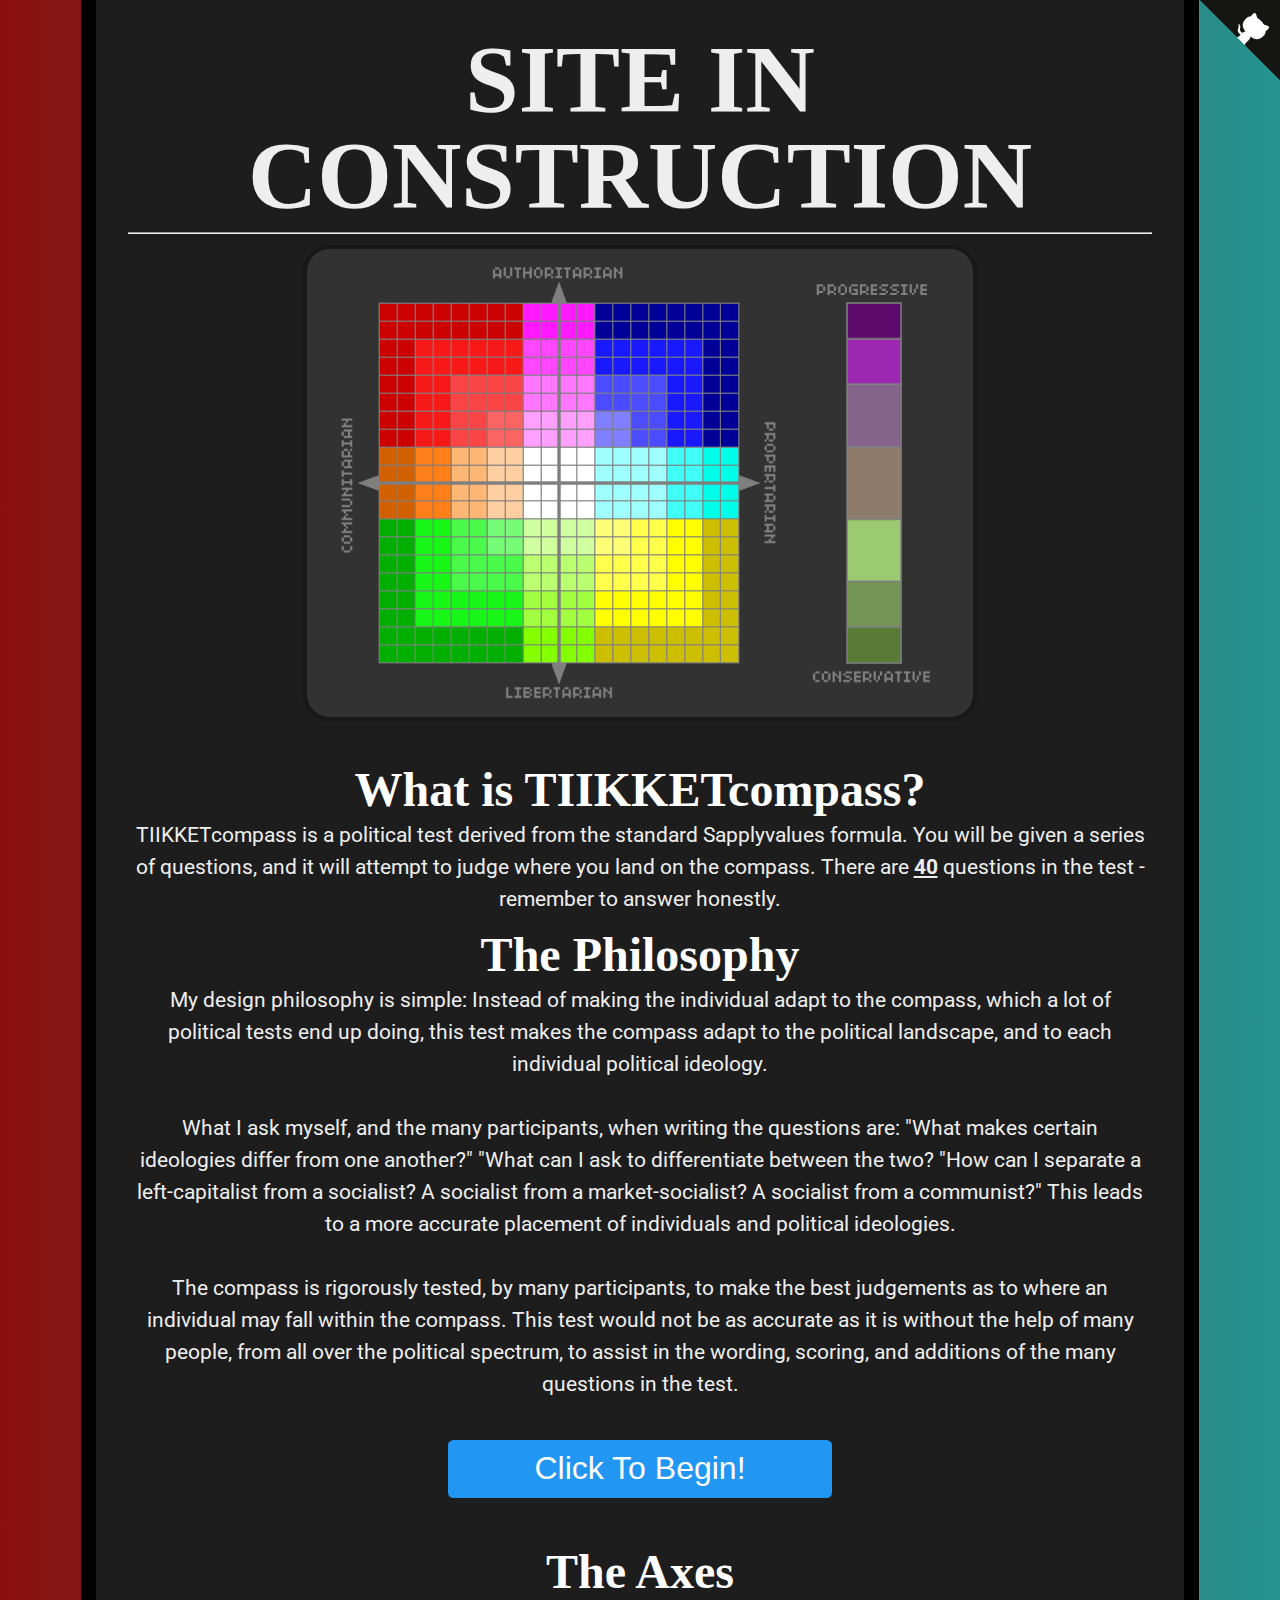
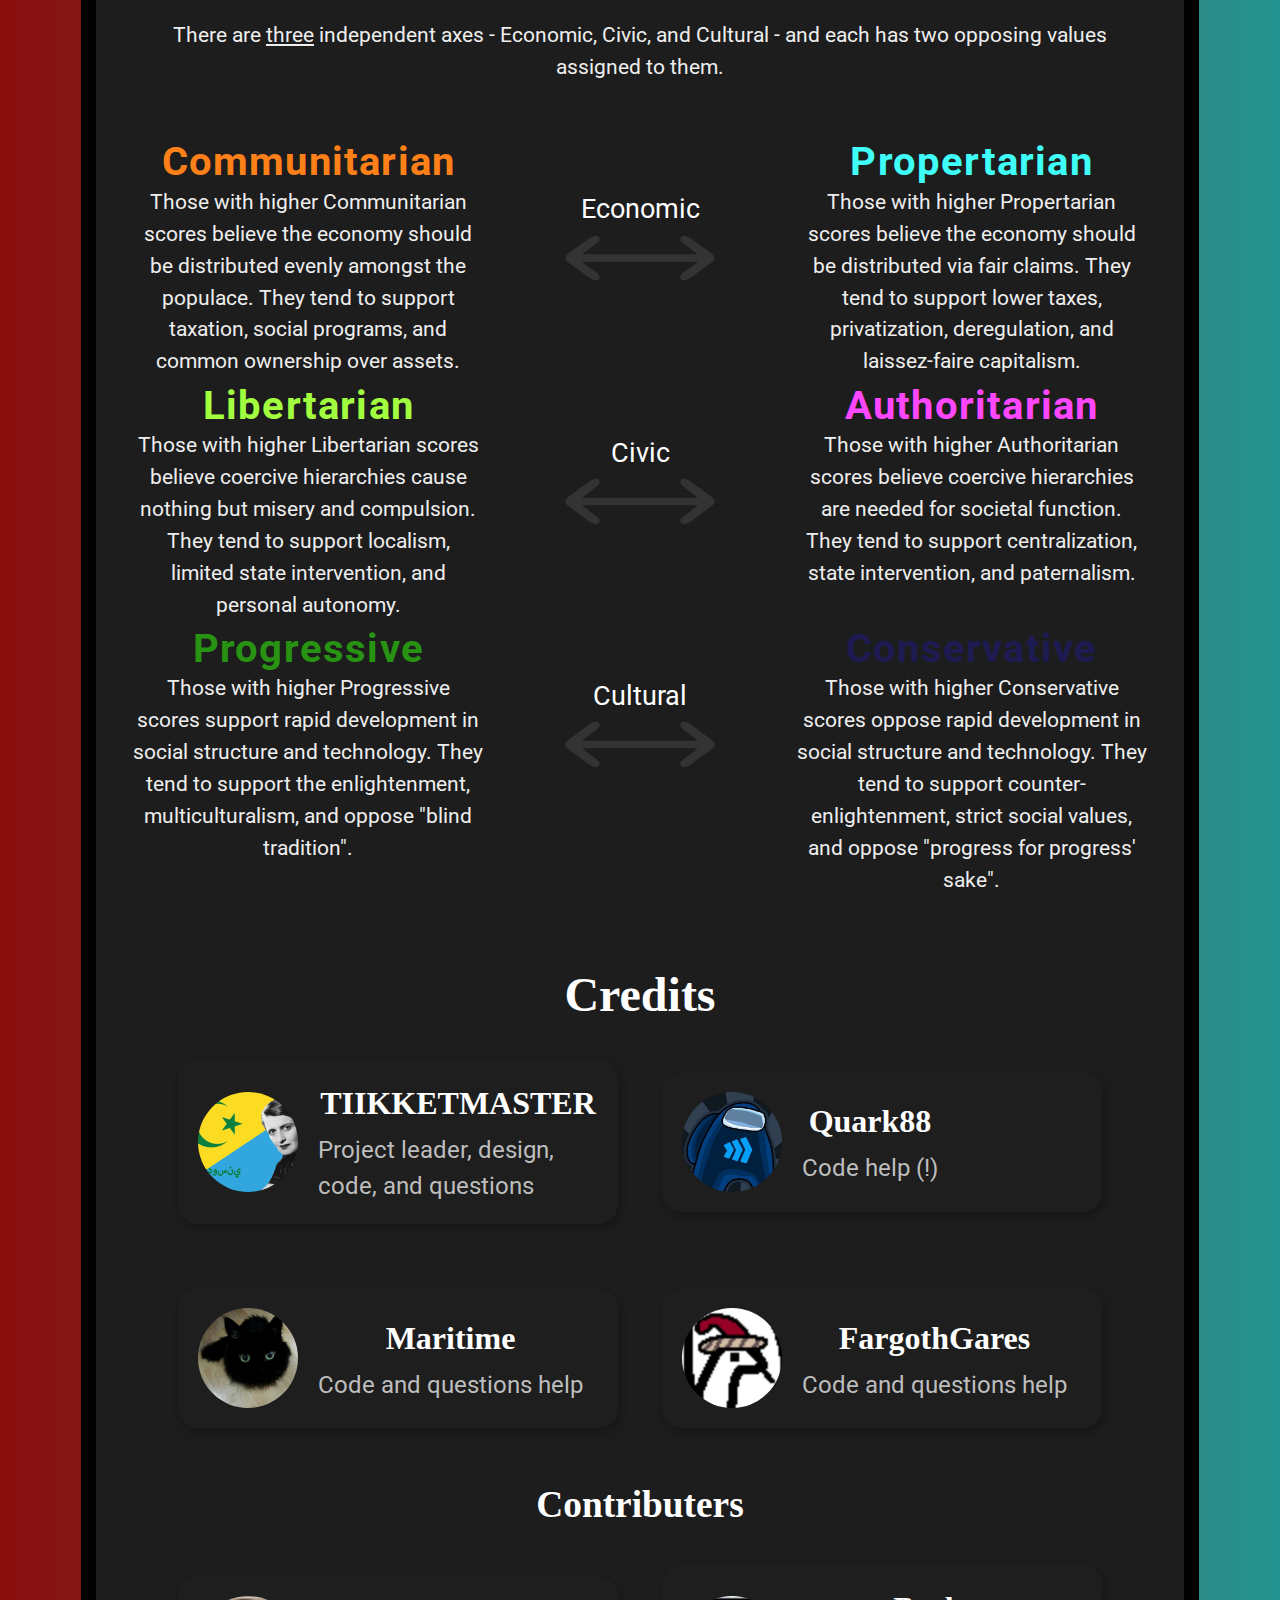
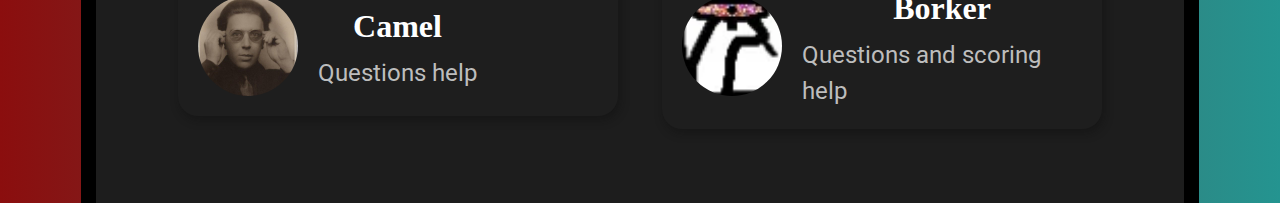
==== commit 5d9b13d1: "uploading work" ====
--- a/index.html
+++ b/index.html
@@ -119,7 +119,7 @@
 
 
     <div class="flex-container">
-        <div><a href="./results.html?right=8.70&auth=-7.16&prog=-6.62" style="text-decoration:none">
+        <div><a href="./results.html?right=8.32&auth=-2.93&prog=-4.59" style="text-decoration:none">
             <div class="buttoncredit">
                 <img src="assets/tiikketpfp.png" alt="pfp" class="profile">
                 <div class="subtext">
@@ -169,16 +169,16 @@
                   <p>Questions help</p>
               </div>
           </div>
-          </a></div><!--
-      <div><a href="./results.html?right=7.50&auth=3.32&prog=8.30" style="text-decoration:none">
+          </a></div>
+      <div><a href="./results.html?right=-7.22&auth=7.69&prog=-2.22" style="text-decoration:none">
           <div class="buttoncredit">
-              <img src="assets/fargpfp.png" alt="pfp" class="profile">
+              <img src="assets/borkerpfp.png" alt="pfp" class="profile">
               <div class="subtext">
-                  <h2>FargothGares</h2>
-                  <p>Code and questions help</p>
+                  <h2>Borker</h2>
+                  <p>Questions and scoring help</p>
               </div>
           </div>
-          </a></div>-->
+          </a></div>
     </div>
 </center>
     <script type="application/javascript" src="questions.js"></script>
--- a/style.css
+++ b/style.css
@@ -1,4 +1,6 @@
 html {
+    scrollbar-width: thin;
+    scrollbar-color: #bbbbbb #1d1d1d;
     background: linear-gradient(to right, #8b0e0e, #249490); /* gradient, red on the left and cyan on the right */
     padding: 0px;
 }
@@ -269,16 +271,21 @@
     font-weight: 300;
 }
 #banner {
-    border-color: #000000;
+    border-color: #181818;
     border-style: solid;
-    border-width: 2px;
-    border-radius: 8pt;
+    border-width: 4px;
+    border-radius: 20pt;
     display: block;
     margin: 8pt;
     margin-left: auto;
     margin-right: auto;
     max-width: 50%;
 	min-width: 500pt;
+    transition: transform 0.5s ease, background-color 0.5s ease, box-shadow 0.5s ease;
+}
+#banner:hover {
+    transform: scale(1.08);
+    box-shadow: 2px 3px 6px #0e0e0e;
 }
 div.paraleft{
     vertical-align: top;
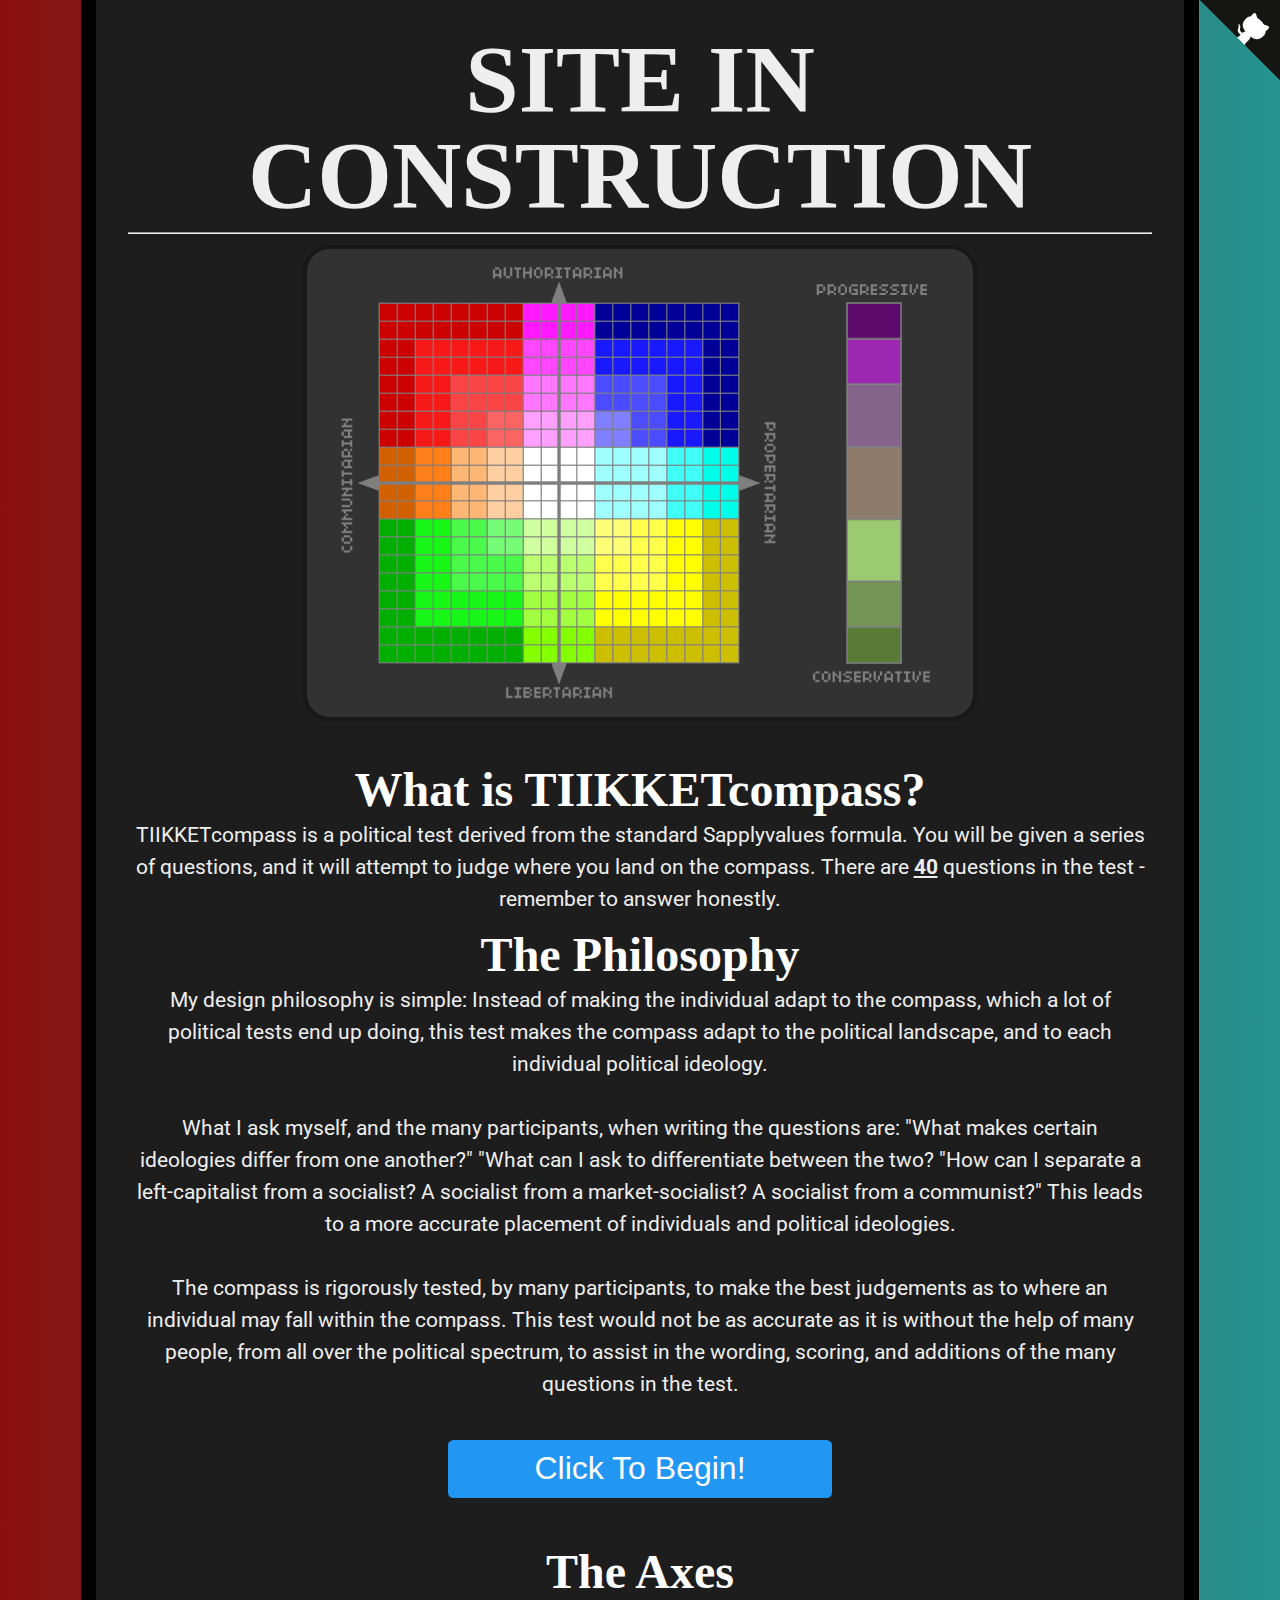
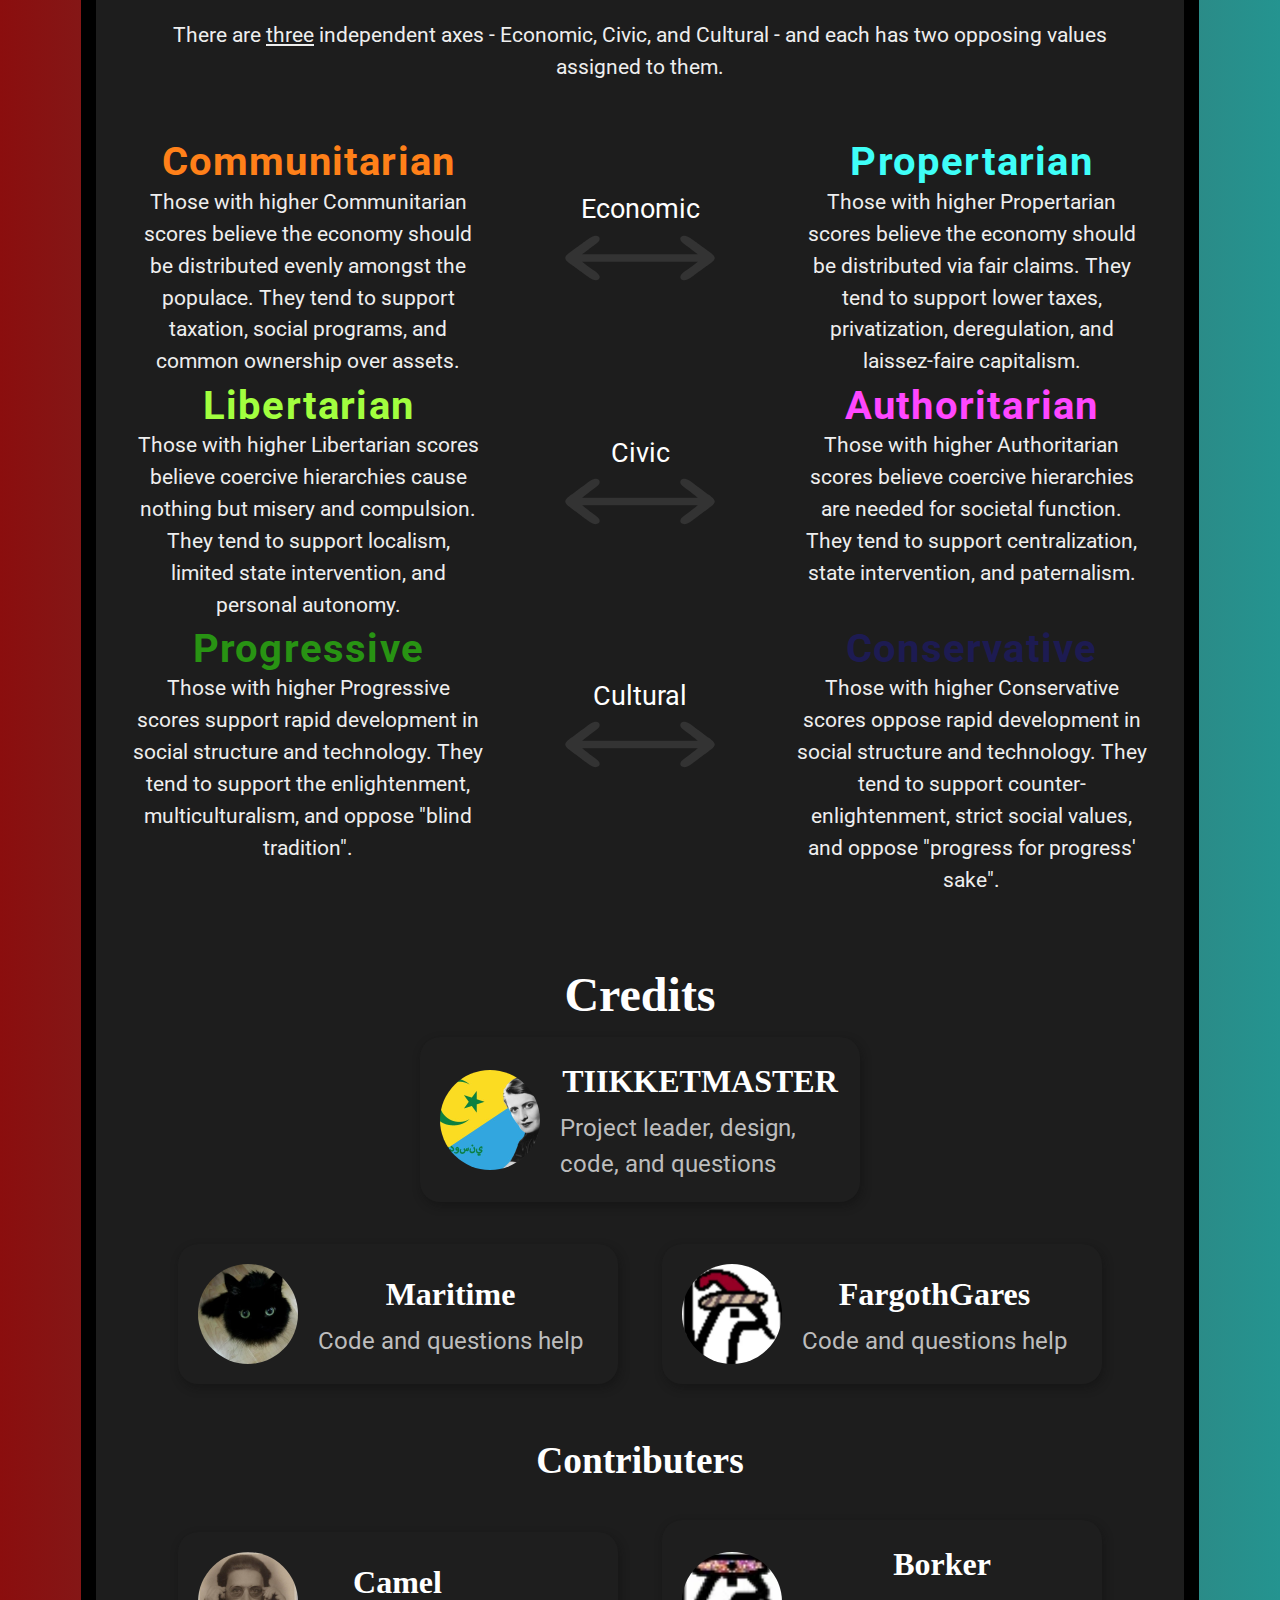
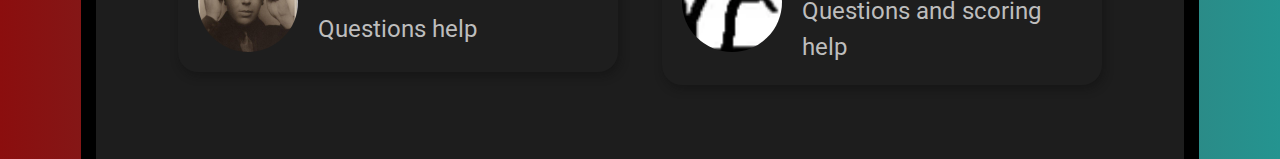
==== commit b41e6c61: "uploading work" ====
--- a/index.html
+++ b/index.html
@@ -118,26 +118,15 @@
     <h2>Credits</h2><br>
 
 
-    <div class="flex-container">
-        <div><a href="./results.html?right=8.32&auth=-2.93&prog=-4.59" style="text-decoration:none">
-            <div class="buttoncredit">
-                <img src="assets/tiikketpfp.png" alt="pfp" class="profile">
-                <div class="subtext">
-                    <h2>TIIKKETMASTER</h2>
-                    <p>Project leader, design, code, and questions</p>
-                </div>
+    <div><a href="./results.html?right=8.32&auth=-2.93&prog=-4.59" style="text-decoration:none">
+        <div class="buttoncredit">
+            <img src="assets/tiikketpfp.png" alt="pfp" class="profile">
+            <div class="subtext">
+                <h2>TIIKKETMASTER</h2>
+                <p>Project leader, design, code, and questions</p>
             </div>
-            </a></div>
-        <div><a href="./results.html?right=0.00&auth=0.00&prog=0.00" style="text-decoration:none">
-            <div class="buttoncredit">
-                <img src="assets/quarkpfp.png" alt="pfp" class="profile">
-                <div class="subtext">
-                    <h2>Quark88</h2>
-                    <p>Code help (!)</p>
-                </div>
-            </div>
-            </a></div>
-      </div>
+        </div>
+        </a>
       <div class="flex-container">
         <div><a href="./results.html?right=-3.3&auth=0.25&prog=7.73" style="text-decoration:none">
             <div class="buttoncredit">
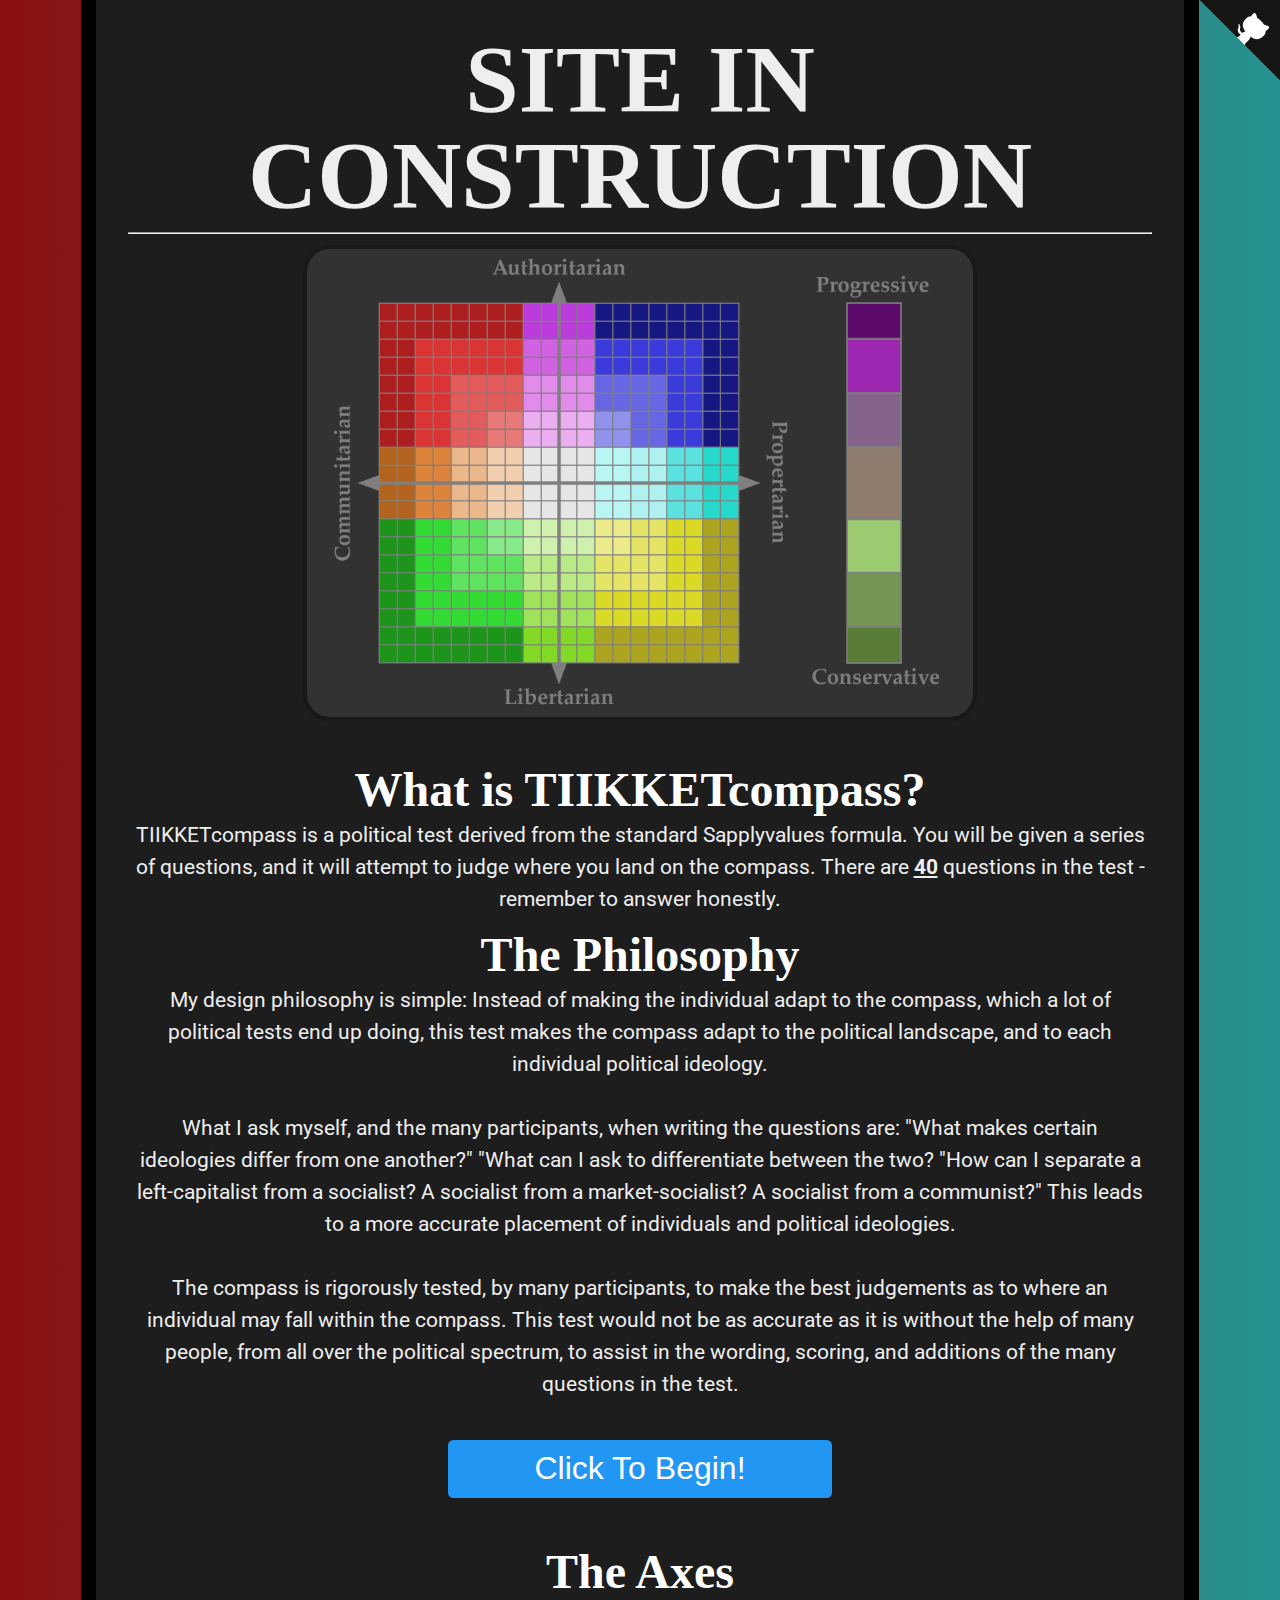
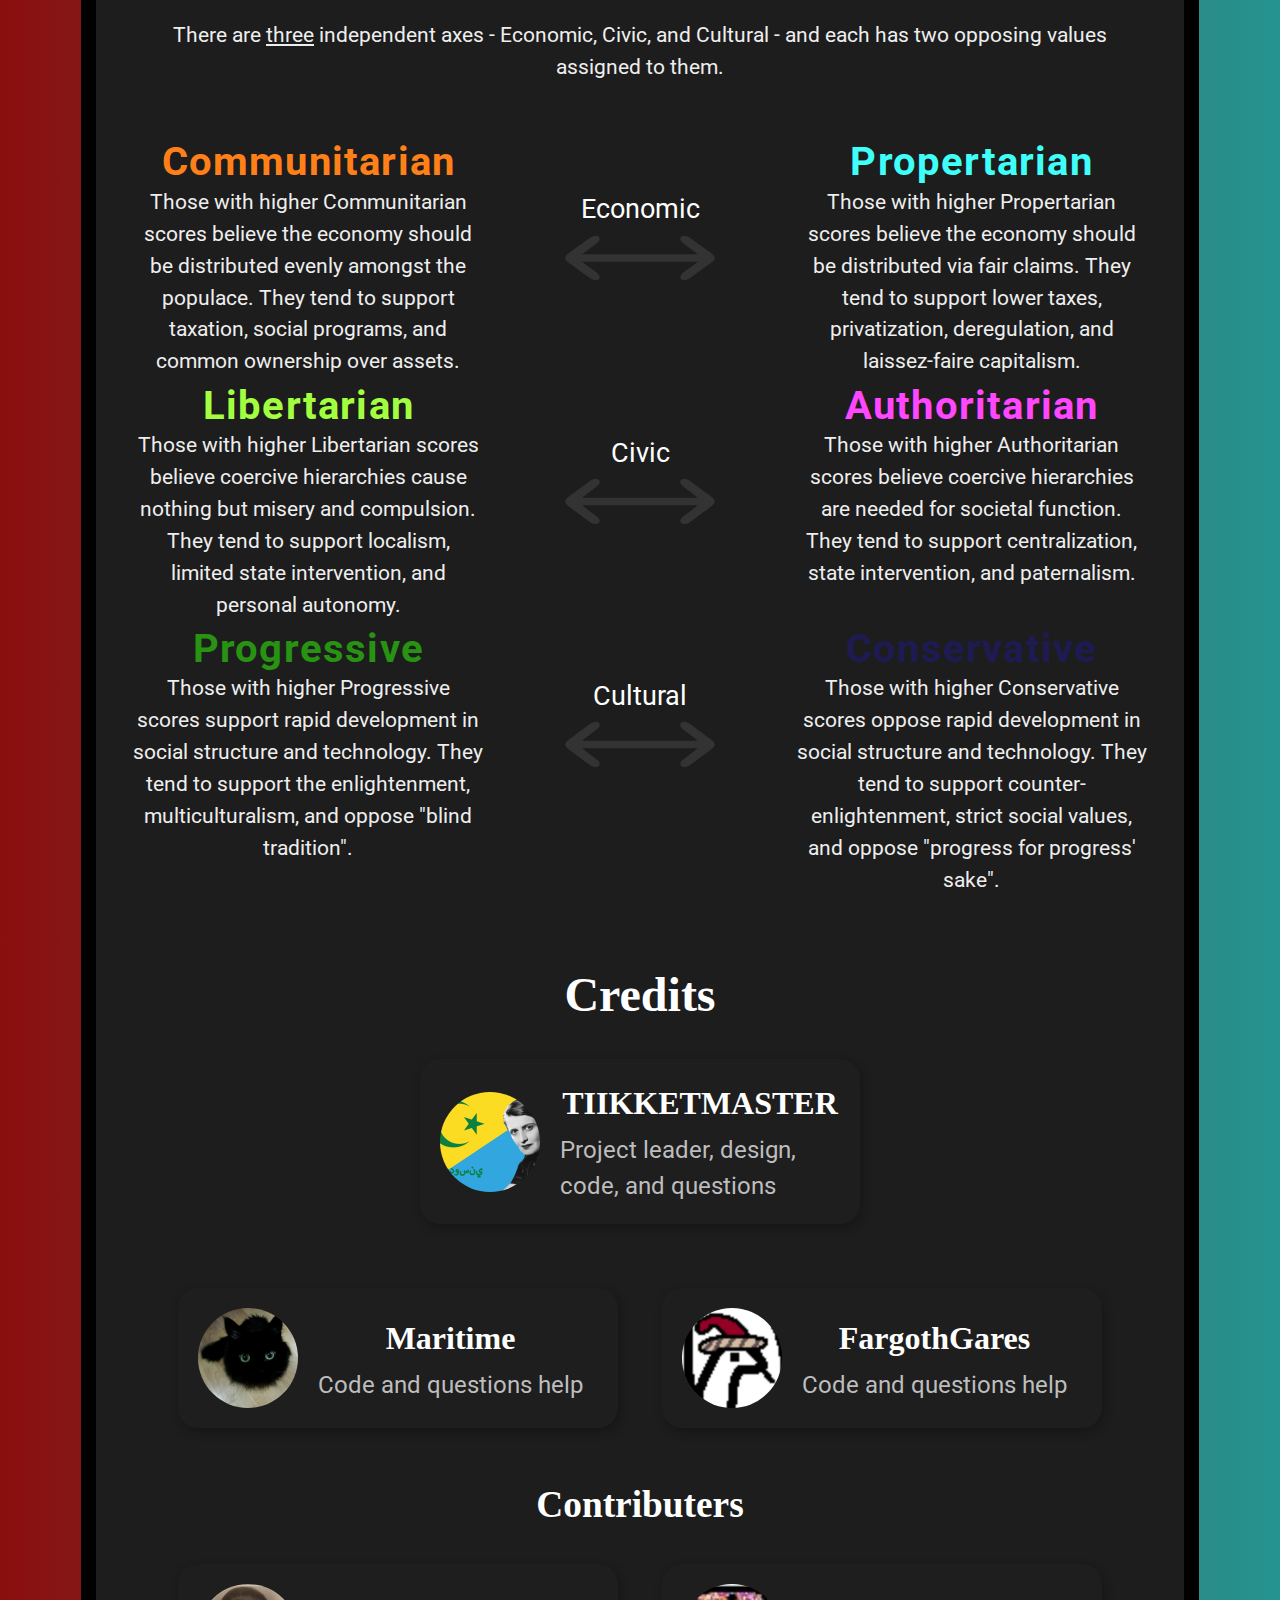
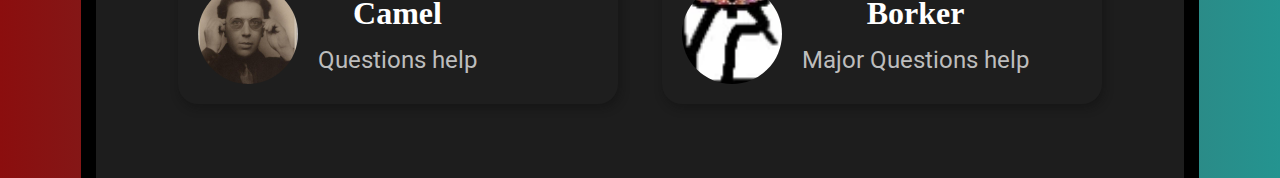
==== commit 2e859756: "uploading work" ====
--- a/index.html
+++ b/index.html
@@ -118,15 +118,18 @@
     <h2>Credits</h2><br>
 
 
-    <div><a href="./results.html?right=8.32&auth=-2.93&prog=-4.59" style="text-decoration:none">
-        <div class="buttoncredit">
-            <img src="assets/tiikketpfp.png" alt="pfp" class="profile">
-            <div class="subtext">
-                <h2>TIIKKETMASTER</h2>
-                <p>Project leader, design, code, and questions</p>
-            </div>
-        </div>
-        </a>
+    <div class="flex-container">
+        <div><a href="./results.html?right=8.32&auth=-2.93&prog=-4.59" style="text-decoration:none">
+            <div class="buttoncredit">
+                <img src="assets/tiikketpfp.png" alt="pfp" class="profile">
+                <div class="subtext">
+                    <h2>TIIKKETMASTER</h2>
+                    <p>Project leader, design, code, and questions</p>
+                </div>
+            </div>
+            </a></div>
+        
+      </div>
       <div class="flex-container">
         <div><a href="./results.html?right=-3.3&auth=0.25&prog=7.73" style="text-decoration:none">
             <div class="buttoncredit">
@@ -164,11 +167,15 @@
               <img src="assets/borkerpfp.png" alt="pfp" class="profile">
               <div class="subtext">
                   <h2>Borker</h2>
-                  <p>Questions and scoring help</p>
+                  <p>Major Questions help</p>
               </div>
           </div>
           </a></div>
     </div>
+
+
+    
+    
 </center>
     <script type="application/javascript" src="questions.js"></script>
     <script type="text/javascript">
